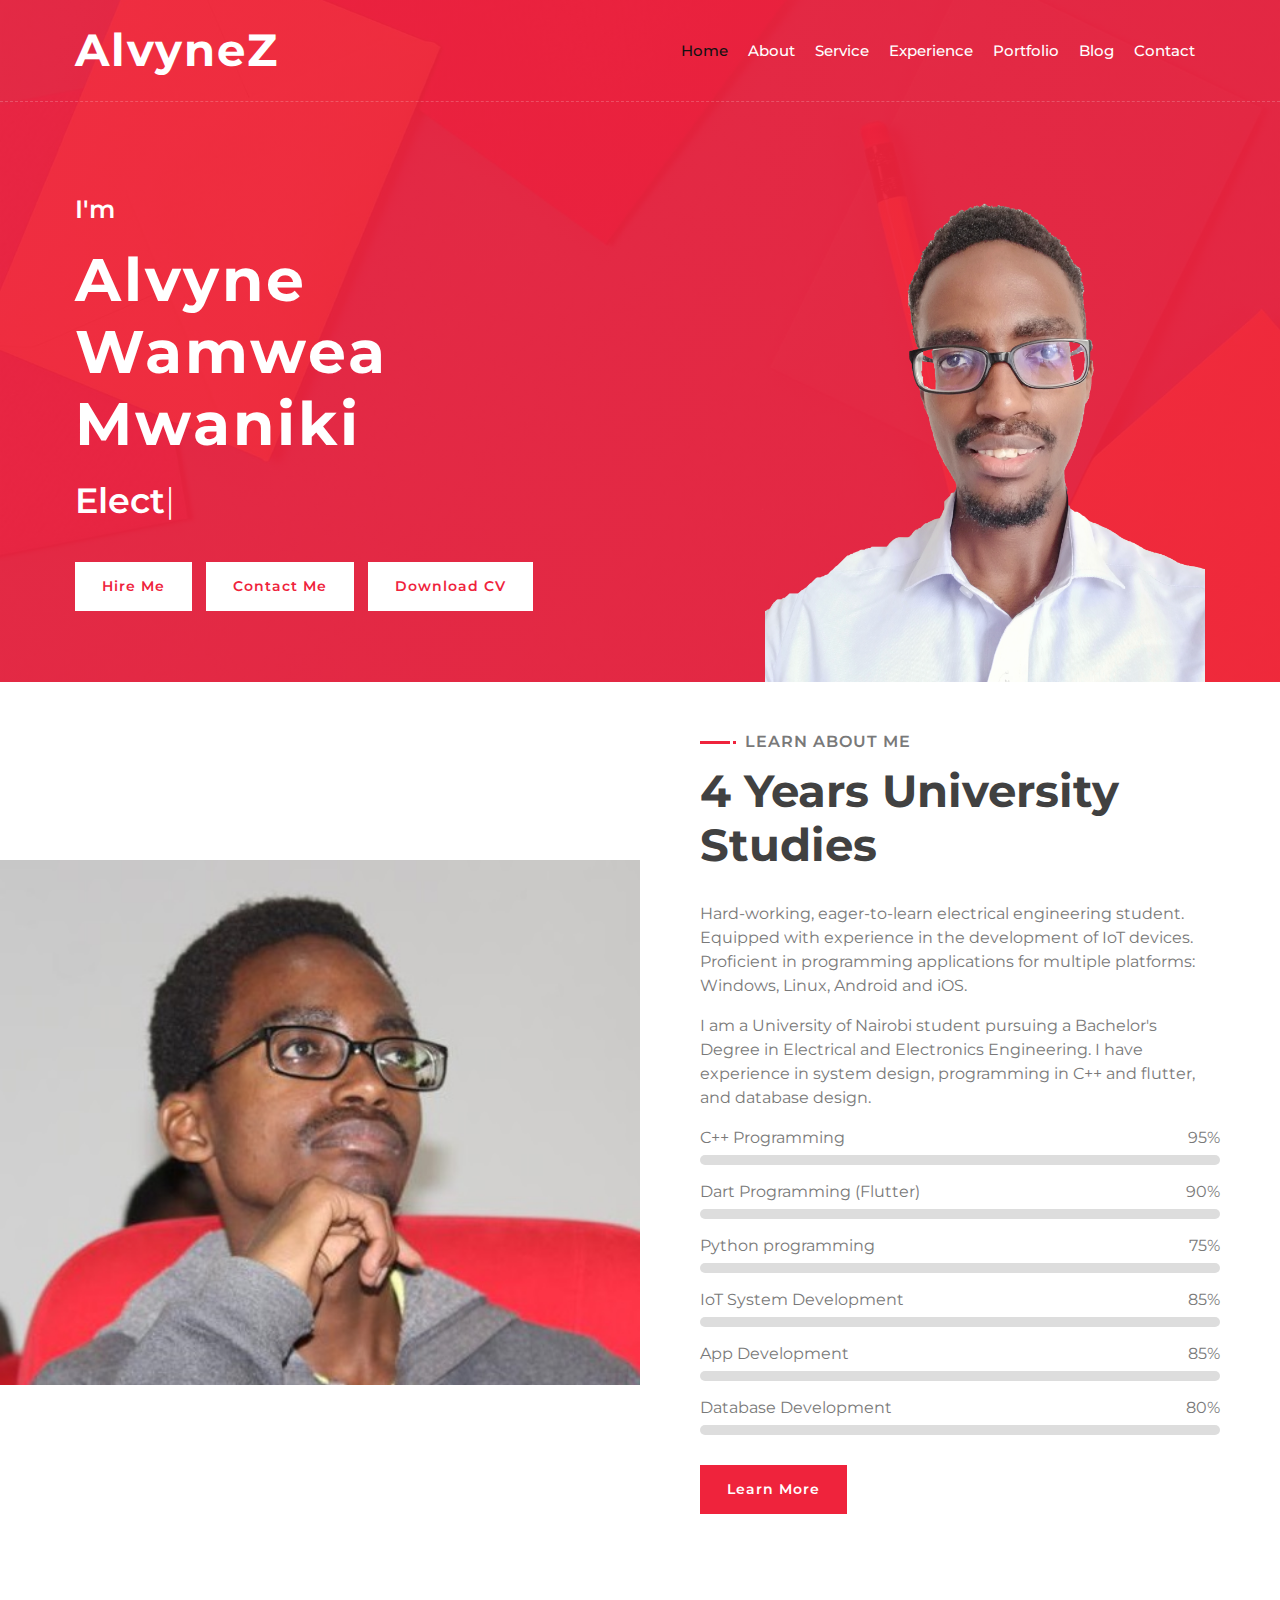
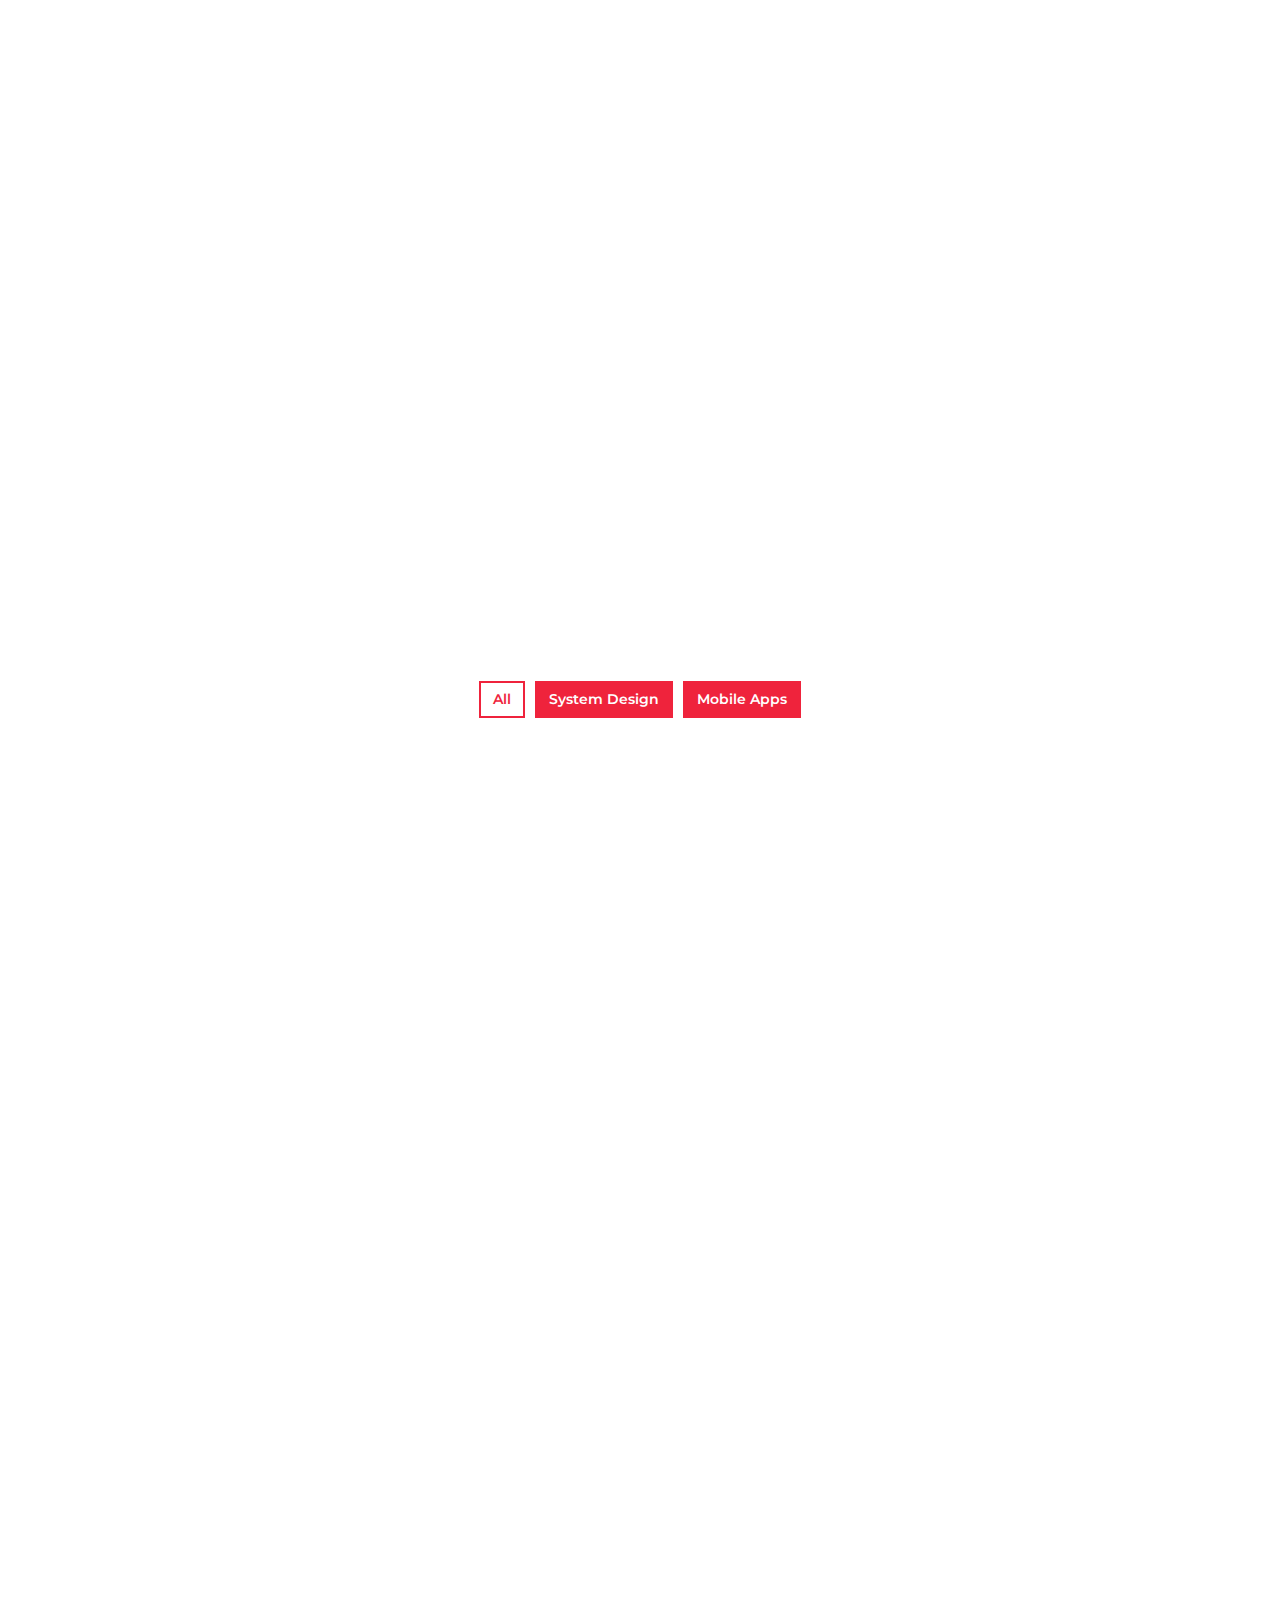
==== index.html @ b628d51c "Portfolio with blogs" ====
<!DOCTYPE html>
<html lang="en">
    <head>
        <meta charset="utf-8">
        <title>DevFolio - Developer Portfolio Template</title>
        <meta content="width=device-width, initial-scale=1.0" name="viewport">
        <meta content="Free Website Template" name="keywords">
        <meta content="Free Website Template" name="description">

        <!-- Favicon -->
        <link href="img/favicon.ico" rel="icon">

        <!-- Google Font -->
        <link href="https://fonts.googleapis.com/css2?family=Montserrat:wght@300;400;500;600;700&display=swap" rel="stylesheet">

        <!-- CSS Libraries -->
        <link href="https://stackpath.bootstrapcdn.com/bootstrap/4.4.1/css/bootstrap.min.css" rel="stylesheet">
        <link href="https://cdnjs.cloudflare.com/ajax/libs/font-awesome/5.10.0/css/all.min.css" rel="stylesheet">
        <link href="lib/animate/animate.min.css" rel="stylesheet">
        <link href="lib/owlcarousel/assets/owl.carousel.min.css" rel="stylesheet">
        <link href="lib/lightbox/css/lightbox.min.css" rel="stylesheet">

        <!-- Template Stylesheet -->
        <link href="css/style.css" rel="stylesheet">
    </head>

    <body data-spy="scroll" data-target=".navbar" data-offset="51">
        <!-- Nav Bar Start -->
        <div class="navbar navbar-expand-lg bg-light navbar-light">
            <div class="container-fluid">
                <a href="index.html" class="navbar-brand">AlvyneZ</a>
                <button type="button" class="navbar-toggler" data-toggle="collapse" data-target="#navbarCollapse">
                    <span class="navbar-toggler-icon"></span>
                </button>

                <div class="collapse navbar-collapse justify-content-between" id="navbarCollapse">
                    <div class="navbar-nav ml-auto">
                        <a href="#home" class="nav-item nav-link active">Home</a>
                        <a href="#about" class="nav-item nav-link">About</a>
                        <a href="#service" class="nav-item nav-link">Service</a>
                        <a href="#experience" class="nav-item nav-link">Experience</a>
                        <a href="#portfolio" class="nav-item nav-link">Portfolio</a>
                        <!-- <a href="#review" class="nav-item nav-link">Review</a> -->
                        <a href="#blog" class="nav-item nav-link">Blog</a>
                        <a href="#contact" class="nav-item nav-link">Contact</a>
                    </div>
                </div>
            </div>
        </div>
        <!-- Nav Bar End -->


        <!-- Hero Start -->
        <div class="hero" id="home">
            <div class="container-fluid">
                <div class="row align-items-center">
                    <div class="col-sm-12 col-md-6">
                        <div class="hero-content">
                            <div class="hero-text">
                                <p>I'm</p>
                                <h1>Alvyne Wamwea Mwaniki</h1>
                                <h2></h2>
                                <div class="typed-text">Electrical and Electronics Engineering Student</div>
                            </div>
                            <div class="hero-btn">
                                <a class="btn" href="#contact">Hire Me</a>
                                <a class="btn" href="#contact">Contact Me</a>
                                <a class="btn" href="https://alvynez.github.io/cv.pdf">Download CV</a>
                            </div>
                        </div>
                    </div>
                    <div class="col-sm-12 col-md-6 d-none d-md-block">
                        <div class="hero-image">
                            <img src="img/hero.png" alt="Hero Image">
                        </div>
                    </div>
                </div>
            </div>
        </div>
        <!-- Hero End -->


        <!-- About Start -->
        <br><br>
        <div class="about wow fadeInUp" data-wow-delay="0.1s" id="about">
            <div class="container-fluid">
                <div class="row align-items-center">
                    <div class="col-lg-6">
                        <div class="about-img">
                            <img src="img/about.jpg" alt="Image">
                        </div>
                    </div>
                    <div class="col-lg-6">
                        <div class="about-content">
                            <div class="section-header text-left">
                                <p>Learn About Me</p>
                                <h2>4 Years University Studies</h2>
                            </div>
                            <div class="about-text">
                                <p>
                                    Hard-working, eager-to-learn electrical engineering student. Equipped with experience in the development of IoT devices. Proficient in programming applications for multiple platforms: Windows, Linux, Android and iOS.
                                </p>
                                <p>
                                    I am a University of Nairobi student pursuing a Bachelor's Degree in Electrical and Electronics Engineering. I have experience in system design, programming in C++ and flutter, and database design.
                                </p>
                            </div>
                            <div class="skills">
                                <div class="skill-name">
                                    <p>C++ Programming</p><p>95%</p>
                                </div>
                                <div class="progress">
                                    <div class="progress-bar" role="progressbar" aria-valuenow="95" aria-valuemin="0" aria-valuemax="100"></div>
                                </div>
                                <div class="skill-name">
                                    <p>Dart Programming (Flutter)</p><p>90%</p>
                                </div>
                                <div class="progress">
                                    <div class="progress-bar" role="progressbar" aria-valuenow="90" aria-valuemin="0" aria-valuemax="100"></div>
                                </div>
                                <div class="skill-name">
                                    <p>Python programming</p><p>75%</p>
                                </div>
                                <div class="progress">
                                    <div class="progress-bar" role="progressbar" aria-valuenow="75" aria-valuemin="0" aria-valuemax="100"></div>
                                </div>
                                <div class="skill-name">
                                    <p>IoT System Development</p><p>85%</p>
                                </div>
                                <div class="progress">
                                    <div class="progress-bar" role="progressbar" aria-valuenow="85" aria-valuemin="0" aria-valuemax="100"></div>
                                </div>
                                <div class="skill-name">
                                    <p>App Development</p><p>85%</p>
                                </div>
                                <div class="progress">
                                    <div class="progress-bar" role="progressbar" aria-valuenow="85" aria-valuemin="0" aria-valuemax="100"></div>
                                </div>
                                <div class="skill-name">
                                    <p>Database Development</p><p>80%</p>
                                </div>
                                <div class="progress">
                                    <div class="progress-bar" role="progressbar" aria-valuenow="80" aria-valuemin="0" aria-valuemax="100"></div>
                                </div>
                            </div>
                            <a class="btn" href="">Learn More</a>
                        </div>
                    </div>
                </div>
            </div>
        </div>
        <!-- About End -->
        
        
        <!-- Service Start -->
        <div class="service" id="service">
            <div class="container">
                <div class="section-header text-center wow zoomIn" data-wow-delay="0.1s">
                    <p>What I do</p>
                    <h2>Awesome Quality Services</h2>
                </div>
                <div class="row">
                    <div class="col-lg-6 wow fadeInUp" data-wow-delay="0.0s">
                        <div class="service-item">
                            <div class="service-icon">
                                <img src="img/service-1.png" alt="Image" style="width:150px">
                            </div>
                            <div class="service-text">
                                <h3>Programming</h3>
                                <p>
                                    C++, Python, and Dart are among the programming languages I am comfortable with. I can also write JavaScript and MySQL.
                                </p>
                            </div>
                        </div>
                    </div>
                    <div class="col-lg-6 wow fadeInUp" data-wow-delay="0.2s">
                        <div class="service-item">
                            <div class="service-icon">
                                <img src="img/service-2.png" alt="Image" style="width:150px">
                            </div>
                            <div class="service-text">
                                <h3>IoT System Development</h3>
                                <p>
                                    I have experience coding for microcontrollers like Arduino, Node MCU and Raspberry Pi.
                                </p>
                            </div>
                        </div>
                    </div>
                    <div class="col-lg-6 wow fadeInUp" data-wow-delay="0.4s">
                        <div class="service-item">
                            <div class="service-icon">
                                <img src="img/service-3.png" alt="Image" style="width:150px">
                            </div>
                            <div class="service-text">
                                <h3>App Development</h3>
                                <p>
                                    I have experience coding with the Flutter SDK for Android and iOS.
                                </p>
                            </div>
                        </div>
                    </div>
                    <div class="col-lg-6 wow fadeInUp" data-wow-delay="0.6s">
                        <div class="service-item">
                            <div class="service-icon">
                                <img src="img/service-4.png" alt="Image" style="width:150px">
                            </div>
                            <div class="service-text">
                                <h3>Database Design</h3>
                                <p>
                                    I have experience designing and using SQL and NoSQL (Firebase) databases.
                                </p>
                            </div>
                        </div>
                    </div>
                </div>
            </div>
        </div>
        <!-- Service End -->
        
        
         <!-- Experience Start -->
        <div class="experience" id="experience">
            <div class="container">
                <header class="section-header text-center wow zoomIn" data-wow-delay="0.1s">
                    <p>My Resume</p>
                    <h2>Working Experience</h2>
                </header>
                <div class="timeline">
                    <div class="timeline-item right wow slideInRight" data-wow-delay="0.1s">
                        <div class="timeline-text">
                            <div class="timeline-date">Jul 2021 - Aug 2021</div>
                            <h2>Embedded System Developer</h2>
                            <h4>Gearbox Kenya Attachment</h4>
                            <p>
                                I was in the Gearbox Academy for attachment where I learnt Human Centred Design (HCD) and project management among others.
                            </p>
                        </div>
                    </div>
                    <div class="timeline-item left wow slideInLeft" data-wow-delay="0.1s">
                        <div class="timeline-text">
                            <div class="timeline-date">Oct 2020 - Sep 2021</div>
                            <h2>Embedded System Developer</h2>
                            <h4>Nano-Satellite Platform University of Nairobi (NaSPUoN)</h4>
                            <p>
                                I was the electrical team leader in the development of NaSPUoN, which is a 1U Cubesat bench model.
                            </p>
                        </div>
                    </div>
                    <div class="timeline-item right wow slideInRight" data-wow-delay="0.1s">
                        <div class="timeline-text">
                            <div class="timeline-date">Oct 2020</div>
                            <h2>Programmer</h2>
                            <h4>IEEEXtreme 14.0 Programming competition</h4>
                            <p>
                                I was a member of team TitanZ. We emerged 1st in Kenya.
                            </p>
                        </div>
                    </div>
                    <div class="timeline-item left wow slideInLeft" data-wow-delay="0.1s">
                        <div class="timeline-text">
                            <div class="timeline-date">Apr 2020 - Oct 2020</div>
                            <h2>App Developer</h2>
                            <h4>Hearts Game (Personal project)</h4>
                            <p>
                                Developed a mobile cards game for both iOS and Android and released it on Google Play Store
                            </p>
                        </div>
                    </div>
                </div>
            </div>
        </div>
        <!-- Job Experience End -->
        
        
        <!-- Banner Start -->
        <div class="banner wow zoomIn" data-wow-delay="0.1s">
            <div class="container">
                <div class="section-header text-center">
                    <p>Looking to hire?</p>
                    <h2>Download my <span>CV</span> now</h2>
                </div>
                <div class="container banner-text">
                    <p>
                        To get a short summary of my career, qualifications and education, view my Curriculum Vitae.
                    </p>
                    <a class="btn" href="https://alvynez.github.io/cv.pdf">Download CV</a>
                </div>
            </div>
        </div>
        <!-- Banner End -->


        <!-- Portfolio Start -->
        <div class="portfolio" id="portfolio">
            <div class="container">
                <div class="section-header text-center wow zoomIn" data-wow-delay="0.1s">
                    <p>My Portfolio</p>
                    <h2>My Excellent Portfolio</h2>
                </div>
                <div class="row">
                    <div class="col-12">
                        <ul id="portfolio-filter">
                            <li data-filter="*" class="filter-active">All</li>
                            <li data-filter=".filter-1">System Design</li>
                            <li data-filter=".filter-2">Mobile Apps</li>
                            <!-- <li data-filter=".filter-3">Game Dev</li> -->
                        </ul>
                    </div>
                </div>
                <div class="row portfolio-container">
                    <div class="col-lg-4 col-md-6 col-sm-12 portfolio-item filter-1 wow fadeInUp" data-wow-delay="0.0s">
                        <div class="portfolio-wrap">
                            <div class="portfolio-img">
                                <img src="img/portfolio-1.jpg" alt="Image">
                            </div>
                            <div class="portfolio-text">
                                <h3>NaSPUoN CubeSat</h3>
                                <a class="btn" href="img/portfolio-1.jpg" data-lightbox="portfolio">+</a>
                            </div>
                        </div>
                    </div>
                    <div class="col-lg-4 col-md-6 col-sm-12 portfolio-item filter-2 wow fadeInUp" data-wow-delay="0.2s">
                        <div class="portfolio-wrap">
                            <div class="portfolio-img">
                                <img src="img/portfolio-2.png" alt="Image">
                            </div>
                            <div class="portfolio-text">
                                <h3>Hearts Mobile Game</h3>
                                <a class="btn" href="img/portfolio-2.png" data-lightbox="portfolio">+</a>
                            </div>
                        </div>
                    </div>
                    <div class="col-lg-4 col-md-6 col-sm-12 portfolio-item filter-2 filter-1 wow fadeInUp" data-wow-delay="0.4s">
                        <div class="portfolio-wrap">
                            <div class="portfolio-img">
                                <img src="img/portfolio-3.jpg" alt="Image">
                            </div>
                            <div class="portfolio-text">
                                <h3>Sudoku Crypto</h3>
                                <a class="btn" href="img/portfolio-3.jpg" data-lightbox="portfolio">+</a>
                            </div>
                        </div>
                    </div>
                    <!--
                    <div class="col-lg-4 col-md-6 col-sm-12 portfolio-item filter-1 wow fadeInUp" data-wow-delay="0.6s">
                        <div class="portfolio-wrap">
                            <div class="portfolio-img">
                                <img src="img/portfolio-4.jpg" alt="Image">
                            </div>
                            <div class="portfolio-text">
                                <h3>JavaScript drawing</h3>
                                <a class="btn" href="img/portfolio-4.jpg" data-lightbox="portfolio">+</a>
                            </div>
                        </div>
                    </div>
                    <div class="col-lg-4 col-md-6 col-sm-12 portfolio-item filter-2 wow fadeInUp" data-wow-delay="0.8s">
                        <div class="portfolio-wrap">
                            <div class="portfolio-img">
                                <img src="img/portfolio-5.jpg" alt="Image">
                            </div>
                            <div class="portfolio-text">
                                <h3>Social Mobile Apps</h3>
                                <a class="btn" href="img/portfolio-5.jpg" data-lightbox="portfolio">+</a>
                            </div>
                        </div>
                    </div>
                    <div class="col-lg-4 col-md-6 col-sm-12 portfolio-item filter-3 wow fadeInUp" data-wow-delay="1s">
                        <div class="portfolio-wrap">
                            <div class="portfolio-img">
                                <img src="img/portfolio-6.jpg" alt="Image">
                            </div>
                            <div class="portfolio-text">
                                <h3>Company Website</h3>
                                <a class="btn" href="img/portfolio-6.jpg" data-lightbox="portfolio">+</a>
                            </div>
                        </div>
                    </div>
                    -->
                </div>
            </div>
        </div>
        <!-- Portfolio End -->
        
        
        <!-- Banner Start -->
        <div class="banner wow zoomIn" data-wow-delay="0.1s">
            <div class="container">
                <div class="section-header text-center">
                    <p>Starting a new Project?</p>
                    <h2>Download my <span>CV</span> now</h2>
                </div>
                <div class="container banner-text">
                    <p>
                        To get a short summary of my career, qualifications and education, view my Curriculum Vitae.
                    </p>
                    <a class="btn" href="https://alvynez.github.io/cv.pdf">Download CV</a>
                </div>
            </div>
        </div>
        <!-- Banner End -->
        
        
        <!-- Testimonial Start 
        <div class="testimonial wow fadeInUp" data-wow-delay="0.1s" id="review">
            <div class="container">
                <div class="testimonial-icon">
                    <i class="fa fa-quote-left"></i>
                </div>
                <div class="owl-carousel testimonials-carousel">
                    <div class="testimonial-item">
                        <div class="testimonial-img">
                            <img src="img/testimonial-1.jpg" alt="Image">
                        </div>
                        <div class="testimonial-text">
                            <p>
                                Lorem ipsum dolor sit amet consec adipis elit. Etiam accums lacus eget velit tincid, quis suscip justo dictum. Lorem ipsum dolor sit amet consec adipis elit.
                            </p>
                            <h3>Customer Name</h3>
                            <h4>Profession</h4>
                        </div>
                    </div>
                    <div class="testimonial-item">
                        <div class="testimonial-img">
                            <img src="img/testimonial-2.jpg" alt="Image">
                        </div>
                        <div class="testimonial-text">
                            <p>
                                Lorem ipsum dolor sit amet consec adipis elit. Etiam accums lacus eget velit tincid, quis suscip justo dictum. Lorem ipsum dolor sit amet consec adipis elit.
                            </p>
                            <h3>Customer Name</h3>
                            <h4>Profession</h4>
                        </div>
                    </div>
                    <div class="testimonial-item">
                        <div class="testimonial-img">
                            <img src="img/testimonial-3.jpg" alt="Image">
                        </div>
                        <div class="testimonial-text">
                            <p>
                                Lorem ipsum dolor sit amet consec adipis elit. Etiam accums lacus eget velit tincid, quis suscip justo dictum. Lorem ipsum dolor sit amet consec adipis elit.
                            </p>
                            <h3>Customer Name</h3>
                            <h4>Profession</h4>
                        </div>
                    </div>
                </div>
            </div>
        </div>
        <!-- Testimonial End -->


        <!-- Blog Start -->
        <div class="blog" id="blog">
            <div class="container">
                <div class="section-header text-center wow zoomIn" data-wow-delay="0.1s">
                    <p>From Blog</p>
                    <h2>Latest Articles</h2>
                </div>
                <div class="row">
                    <div class="col-lg-6">
                        <div class="blog-item wow fadeInUp" data-wow-delay="0.1s">
                            <div class="blog-img">
                                <img src="blogs/version_control/header.jpg" alt="Version Control Blog">
                            </div>
                            <div class="blog-text">
                                <h2>Version Control</h2>
                                <div class="blog-meta">
                                    <p><i class="far fa-calendar-alt"></i>05-Jul-2021</p>
                                </div>
                                <p>
                                    <b>Version Control</b>, also known as source control, is the practice of tracking and managing changes to software code.
                                </p>
                                <a class="btn" href="https://alvynez.github.io/blogs/version_control/version_control.html">Read More <i class="fa fa-angle-right"></i></a>
                            </div>
                        </div>
                    </div>
                    <div class="col-lg-6">
                        <div class="blog-item wow fadeInUp" data-wow-delay="0.3s">
                            <div class="blog-img">
                                <img src="blogs/microcontrollers/header.jpg" alt="Microcontrollers Blog">
                            </div>
                            <div class="blog-text">
                                <h2>Mcrocontrollers</h2>
                                <div class="blog-meta">
                                    <p><i class="far fa-calendar-alt"></i>05-Jul-2021</p>
                                </div>
                                <p>
                                    A <b>computer</b> is an electric machine that can be programmed to carry out sequences of arithmetic or logical operations automatically. The 4 main basic functions of a computer are: Input, Storage, Processing and Output.
                                </p>
                                <a class="btn" href="https://alvynez.github.io/blogs/microcontrollers/microcontrollers.html">Read More <i class="fa fa-angle-right"></i></a>
                            </div>
                        </div>
                    </div>
                    <div class="col-lg-6">
                        <div class="blog-item wow fadeInUp" data-wow-delay="0.1s">
                            <div class="blog-img">
                                <img src="blogs/2_factor_authentication/header.jpg" alt="2 Factor Authentication Blog">
                            </div>
                            <div class="blog-text">
                                <h2>2 Factor Authentication</h2>
                                <div class="blog-meta">
                                    <p><i class="far fa-calendar-alt"></i>16-Jul-2021</p>
                                </div>
                                <p>
                                    <b>Computer security</b>, <b>cybersecurity</b> or <b>information technology security</b> is the protection of computer systems and networks from information disclosure, theft of or damage to their hardware, software, or electronic data.
                                </p>
                                <a class="btn" href="https://alvynez.github.io/blogs/2_factor_authentication/2_factor_authentication.html">Read More <i class="fa fa-angle-right"></i></a>
                            </div>
                        </div>
                    </div>
                    <div class="col-lg-6">
                        <div class="blog-item wow fadeInUp" data-wow-delay="0.3s">
                            <div class="blog-img">
                                <img src="blogs/iot_networking/header.jpg" alt="IoT Networking Blog">
                            </div>
                            <div class="blog-text">
                                <h2>IoT Networking</h2>
                                <div class="blog-meta">
                                    <p><i class="far fa-calendar-alt"></i>16-Jul-2021</p>
                                </div>
                                <p>
                                    The <b>Internet of things (IoT)</b> describes the network of physical objects—a.k.a. "things"—that are embedded with sensors, software, and other technologies for the purpose of connecting and exchanging data with other devices and systems over the Internet. In the consumer market, IoT technology is most synonymous with products pertaining to the concept of the "smart home".
                                </p>
                                <a class="btn" href="https://alvynez.github.io/blogs/iot_networking/iot_networking.html">Read More <i class="fa fa-angle-right"></i></a>
                            </div>
                        </div>
                    </div>
                    <div class="col-lg-6">
                        <div class="blog-item wow fadeInUp" data-wow-delay="0.1s">
                            <div class="blog-img">
                                <img src="blogs/osi_model/header.jpg" alt="OSI Model Blog">
                            </div>
                            <div class="blog-text">
                                <h2>OSI Network Reference Model</h2>
                                <div class="blog-meta">
                                    <p><i class="far fa-calendar-alt"></i>16-Jul-2021</p>
                                </div>
                                <p>
                                    The <b>OSI Model (Open Systems Interconnection Model)</b> is a conceptual framework used to describe the functions of a networking system. The OSI model characterizes computing functions into a universal set of rules and requirements in order to support interoperability between different products and software.
                                </p>
                                <a class="btn" href="https://alvynez.github.io/blogs/osi_model/osi_model.html">Read More <i class="fa fa-angle-right"></i></a>
                            </div>
                        </div>
                    </div>
                    <div class="col-lg-6">
                        <div class="blog-item wow fadeInUp" data-wow-delay="0.3s">
                            <div class="blog-img">
                                <img src="blogs/gsm_and_gprs/header.jpg" alt="GSM and GPRS Blog">
                            </div>
                            <div class="blog-text">
                                <h2>GSM and GPRS</h2>
                                <div class="blog-meta">
                                    <p><i class="far fa-calendar-alt"></i>16-Jul-2021</p>
                                </div>
                                <p>
                                    A <b>Cellular Network</b> or <b>Mobile Network</b> is a communication network where the link to and from end nodes is wireless. The network is distributed over land areas called "cells", each served by at least one fixed-location transceiver (typically three cell sites or base transceiver stations).
                                </p>
                                <a class="btn" href="https://alvynez.github.io/blogs/gsm_and_gprs/gsm_and_gprs.html">Read More <i class="fa fa-angle-right"></i></a>
                            </div>
                        </div>
                    </div>
                </div>
            </div>
        </div>
        <!-- Blog End -->
        
        
        <!-- Contact Start -->
        <div class="contact wow fadeInUp" data-wow-delay="0.1s" id="contact">
            <div class="container-fluid">
                <div class="container">
                    <div class="row align-items-center">
                        <div class="col-md-4"></div>
                        <div class="col-md-8">
                            <div class="contact-form">
                                <div id="success"></div>
                                <form name="sentMessage" id="contactForm" novalidate="novalidate">
                                    <div class="control-group">
                                        <input type="text" class="form-control" id="name" placeholder="Your Name" required="required" data-validation-required-message="Please enter your name" />
                                        <p class="help-block"></p>
                                    </div>
                                    <div class="control-group">
                                        <input type="email" class="form-control" id="email" placeholder="Your Email" required="required" data-validation-required-message="Please enter your email" />
                                        <p class="help-block"></p>
                                    </div>
                                    <div class="control-group">
                                        <input type="text" class="form-control" id="subject" placeholder="Subject" required="required" data-validation-required-message="Please enter a subject" />
                                        <p class="help-block"></p>
                                    </div>
                                    <div class="control-group">
                                        <textarea class="form-control" id="message" placeholder="Message" required="required" data-validation-required-message="Please enter your message"></textarea>
                                        <p class="help-block"></p>
                                    </div>
                                    <div>
                                        <button class="btn" type="submit" id="sendMessageButton">Send Message</button>
                                    </div>
                                </form>
                            </div>
                        </div>
                    </div>
                </div>
            </div>
        </div>
        <!-- Contact End -->


        <!-- Footer Start -->
        <div class="footer wow fadeIn" data-wow-delay="0.3s">
            <div class="container-fluid">
                <div class="container">
                    <div class="footer-info">
                        <h2>Alvyne Wamwea Mwaniki</h2>
                        <a href="https://goo.gl/maps/RTG2aU15mcvZNmTD8"><h3>Nairobi, Kenya</h3></a>
                        <div class="footer-menu">
                            <a href="tel:+254 796 109 975">+254 796 109975</a>
                            <a href="mailto:alvynew@gmail.com">alvynew@gmail.com</a>
                        </div>
                        <div class="footer-social">
                            <a href="https://play.google.com/store/apps/dev?id=5926870627756726166&hl=en&gl=US"><i class="fab fa-google-play"></i></a>
                            <a href="https://github.com/AlvyneZ/"><i class="fab fa-github"></i></a>
                            <a href="https://www.linkedin.com/in/alvyne-wamwea-b49b831ab/"><i class="fab fa-linkedin-in"></i></a>
                        </div>
                    </div>
                </div>
                <div class="container copyright">
                    <p>&copy; <a href="#">AlvyneZ</a>, All Right Reserved | Designed By <a href="https://htmlcodex.com">HTML Codex</a></p>
                </div>
            </div>
        </div>
        <!-- Footer End -->
        
        
        <!-- Back to top button -->
        <a href="#" class="btn back-to-top"><i class="fa fa-chevron-up"></i></a>
        
        
        <!-- Pre Loader -->
        <div id="loader" class="show">
            <div class="loader"></div>
        </div>

        
        <!-- JavaScript Libraries -->
        <script src="https://code.jquery.com/jquery-3.4.1.min.js"></script>
        <script src="https://stackpath.bootstrapcdn.com/bootstrap/4.4.1/js/bootstrap.bundle.min.js"></script>
        <script src="lib/easing/easing.min.js"></script>
        <script src="lib/wow/wow.min.js"></script>
        <script src="lib/waypoints/waypoints.min.js"></script>
        <script src="lib/typed/typed.min.js"></script>
        <script src="lib/owlcarousel/owl.carousel.min.js"></script>
        <script src="lib/isotope/isotope.pkgd.min.js"></script>
        <script src="lib/lightbox/js/lightbox.min.js"></script>
        
        <!-- Contact Javascript File -->
        <script src="mail/jqBootstrapValidation.min.js"></script>
        <script src="mail/contact.js"></script>

        <!-- Template Javascript -->
        <script src="js/main.js"></script>
    </body>
</html>
---- css/style.css ----
/*******************************/
/********* General CSS *********/
/*******************************/
body {
    color: #797979;
    background: #ffffff;
    font-family: 'Montserrat', sans-serif;
}

h1,
h2, 
h3, 
h4,
h5, 
h6 {
    color: #414141;
}

a {
    color: #313131;
    transition: .3s;
}

a:hover,
a:active,
a:focus {
    color: #EF233C;
    outline: none;
    text-decoration: none;
}

.btn:focus,
.form-control:focus {
    box-shadow: none;
}

.container-fluid {
    max-width: 1366px;
}

.btn {
    padding: 12px 25px;
    font-size: 14px;
    font-weight: 600;
    letter-spacing: 1px;
    color: #ffffff;
    background: #EF233C;
    border: 2px solid transparent;
    border-radius: 0;
    box-shadow: inset 0 0 0 50px #EF233C;
    transition: ease-out 0.3s;
    -webkit-transition: ease-out 0.3s;
    -moz-transition: ease-out 0.3s;
}

.btn:hover {
    color: #EF233C;
    background: transparent;
    box-shadow: inset 0 0 0 0 #EF233C;
    border-color: #EF233C;
}

#loader {
    position: fixed;
    top: 0;
    right: 0;
    bottom: 0;
    left: 0;
    display: flex;
    align-items: center;
    justify-content: center;
    background: #ffffff;
    opacity: 0;
    visibility: hidden;
    -webkit-transition: opacity .3s ease-out, visibility 0s linear .3s;
    -o-transition: opacity .3s ease-out, visibility 0s linear .3s;
    transition: opacity .3s ease-out, visibility 0s linear .3s;
    z-index: 999;
}

#loader.show {
    -webkit-transition: opacity .6s ease-out, visibility 0s linear 0s;
    -o-transition: opacity .6s ease-out, visibility 0s linear 0s;
    transition: opacity .6s ease-out, visibility 0s linear 0s;
    visibility: visible;
    opacity: 1;
}

#loader .loader {
    position: relative;
    width: 45px;
    height: 45px;
    border: 5px solid #dddddd;
    border-top: 5px solid #EF233C;
    border-radius: 50%;
    -webkit-animation: spin 2s linear infinite;
    animation: spin 2s linear infinite;
}

@-webkit-keyframes spin {
    0% { -webkit-transform: rotate(0deg); }
    100% { -webkit-transform: rotate(360deg); }
}

@keyframes spin {
    0% { transform: rotate(0deg); }
    100% { transform: rotate(360deg); }
}

.back-to-top {
    position: fixed;
    display: none;
    width: 44px;
    height: 44px;
    padding: 8px 0;
    text-align: center;
    line-height: 1;
    font-size: 22px;
    right: 15px;
    bottom: 15px;
    z-index: 9;
}

.back-to-top i {
    color: #ffffff;
}

.back-to-top:hover i {
    color: #414141;
}


/**********************************/
/*********** Nav Bar CSS **********/
/**********************************/
.navbar {
    position: relative;
    transition: .5s;
    z-index: 999;
}

.navbar.nav-sticky {
    position: fixed;
    top: 0;
    width: 100%;
    box-shadow: 0 2px 5px rgba(0, 0, 0, .3);
}

.navbar .navbar-brand {
    margin: 0;
    font-size: 45px;
    line-height: 0px;
    font-weight: 700;
    letter-spacing: 2px;
    transition: .5s;
    
}

.navbar .navbar-brand img {
    max-width: 100%;
    max-height: 40px;
}

.navbar .dropdown-menu {
    margin-top: 0;
    border: 0;
    border-radius: 0;
    background: #f8f9fa;
}

@media (min-width: 992px) {
    .navbar {
        position: absolute;
        width: 100%;
        padding: 30px 60px;
        background: transparent !important;
        border-bottom: 1px dashed rgba(256, 256, 256, .2);
        z-index: 9;
    }
    
    .navbar.nav-sticky {
        padding: 10px 60px;
        background: #ffffff !important;
    }
    
    .navbar .navbar-brand {
        color: #ffffff;
    }
    
    .navbar.nav-sticky .navbar-brand {
        color: #EF233C;
    }

    .navbar-light .navbar-nav .nav-link,
    .navbar-light .navbar-nav .nav-link:focus {
        padding: 10px 10px 8px 10px;
        color: #ffffff;
        font-size: 15px;
        font-weight: 500;
    }
    
    .navbar-light.nav-sticky .navbar-nav .nav-link,
    .navbar-light.nav-sticky .navbar-nav .nav-link:focus {
        color: #414141;
    }

    .navbar-light .navbar-nav .nav-link:hover,
    .navbar-light .navbar-nav .nav-link.active {
        color: #111111;
    }
    
    .navbar-light.nav-sticky .navbar-nav .nav-link:hover,
    .navbar-light.nav-sticky .navbar-nav .nav-link.active {
        color: #EF233C;
    }
}

@media (max-width: 991.98px) {   
    .navbar {
        padding: 15px;
        background: #ffffff !important;
    }
    
    .navbar .navbar-brand {
        color: #EF233C;
    }
    
    .navbar .navbar-nav {
        margin-top: 15px;
    }
    
    .navbar a.nav-link {
        padding: 5px;
    }
    
    .navbar .dropdown-menu {
        box-shadow: none;
    }
}


/*******************************/
/********** Hero CSS ***********/
/*******************************/
.hero {
    position: relative;
    width: 100%;
    margin-bottom: 45px;
    padding: 120px 0 0 0;
    overflow: hidden;
    background: linear-gradient(rgba(239, 35, 60, .95), rgba(239, 35, 60, .95)), url(../img/hero-bg.jpg);
    background-position: center;
    background-repeat: no-repeat;
    background-size: cover;
}

.hero .container-fluid {
    padding: 0;
}

.hero .hero-image {
    position: relative;
    text-align: right;
    padding-right: 75px;
}

.hero .hero-image img {
    max-width: 80%;
    max-height: 80%;
}

.hero .hero-content {
    position: relative;
    padding-left: 75px;
    display: flex;
    align-items: flex-start;
    justify-content: center;
    flex-direction: column;
}

.hero .hero-text p {
    color: #ffffff;
    font-size: 25px;
    font-weight: 600;
    margin-bottom: 15px;
}

.hero .hero-text h1 {
    color: #ffffff;
    font-size: 60px;
    font-weight: 700;
    letter-spacing: 3px;
    margin-bottom: 15px;
}

.hero .hero-text h2 {
    display: inline-block;
    margin: 0;
    height: 35px;
    color: #ffffff;
    font-size: 35px;
    font-weight: 600;
}

.hero .hero-text .typed-text {
    display: none;
}

.hero .hero-text .typed-cursor {
    font-size: 35px;
    font-weight: 300;
    color: #ffffff;
}

.hero .hero-btn .btn {
    margin-top: 35px;
    color: #EF233C;
    background: #ffffff;
    box-shadow: inset 0 0 0 50px #ffffff;
    margin-right: 10px;
}

.hero .hero-btn .btn:hover {
    color: #ffffff;
    background: transparent;
    box-shadow: inset 0 0 0 0 #ffffff;
    border-color: #ffffff;
}

.hero .hero-btn .btn:last-child {
    margin-right: none;
}

@media (max-width: 991.98px) {
    .hero {
        padding-top: 60px;
    }
    
    .hero .hero-content {
        padding: 0 15px;
    }
    
    .hero .hero-text p {
        font-size: 20px;
    }
    
    .hero .hero-text h1 {
        font-size: 45px;
    }
    
    .hero .hero-text h2 {
        font-size: 25px;
        height: 25px;
    }
    
    .hero .hero-btn .btn {
        padding: 12px 30px;
        letter-spacing: 1px;
    }
}

@media (max-width: 767.98px) {
    .hero {
        padding-top: 60px;
        padding-bottom: 60px;
    }
    
    .hero,
    .hero .hero-text,
    .hero .hero-btn {
        width: 100%;
        text-align: center;
    }
    
    .hero .hero-text p {
        font-size: 18px;
    }
    
    .hero .hero-text h1 {
        font-size: 35px;
    }
    
    .hero .hero-text h2 {
        font-size: 22px;
        height: 22px;
    }
    
    .hero .hero-btn .btn {
        padding: 10px 15px;
        letter-spacing: 1px;
    }
}

@media (max-width: 575.98px) {
    .hero .hero-text p {
        font-size: 16px;
    }
    
    .hero .hero-text h1 {
        font-size: 30px;
    }
    
    .hero .hero-text h2 {
        font-size: 18px;
        height: 18px;
    }
    
    .hero .hero-btn .btn {
        padding: 8px 10px;
        letter-spacing: 0;
    }
}


/*******************************/
/******* Section Header ********/
/*******************************/
.section-header {
    position: relative;
    margin-bottom: 45px;
}

.section-header p {
    display: inline-block;
    margin: 0 30px;
    margin-bottom: 10px;
    padding-left: 15px;
    position: relative;
    font-size: 16px;
    font-weight: 600;
    letter-spacing: 1px;
    text-transform: uppercase;
    background: #ffffff;
}

.section-header p::before {
    position: absolute;
    content: "";
    height: 3px;
    top: 11px;
    right: 0;
    left: -30px;
    background: #EF233C;
    z-index: -1;
}

.section-header p::after {
    position: absolute;
    content: "";
    width: 3px;
    height: 3px;
    top: 11px;
    left: 3px;
    background: #EF233C;
    z-index: 1;
}

.section-header h2 {
    margin: 0;
    position: relative;
    font-size: 45px;
    font-weight: 700;
}

@media (max-width: 767.98px) {
    .section-header h2 {
        font-size: 30px;
    }
}


/*******************************/
/********** About CSS **********/
/*******************************/
.about {
    position: relative;
    width: 100%;
    margin: -45px 0 45px 0;
}

.about .col-lg-6 {
    padding: 0;
}

.about .section-header {
    margin-bottom: 30px;
}

.about .about-img {
    position: relative;
    height: 100%;
}

.about .about-img img {
    position: relative;
    width: 100%;
    height: 100%;
    object-fit: cover;
}

.about .about-content {
    padding: 0 60px;
}

.about .about-text p {
    font-size: 16px;
}

.about .skills {
    margin-bottom: 30px;
}

.about .skill-name {
    margin-top: 15px;
}

.about .skill-name p {
    display: inline-block;
    margin-bottom: 5px;
    font-size: 16px;
    font-weight: 400;
}

.about .skill-name p:last-child {
    float: right;
}

.about .progress {
    height: 10px;
    border-radius: 10px;
    background: #dddddd;
}

.about .progress .progress-bar {
    width: 0px;
    background: #EF233C;
    border-radius: 10px;
    transition: 2s;
}

.about .about-text a.btn {
    margin-top: 15px;
}

@media (max-width: 991.98px) {
    .about .about-content {
        padding: 45px 15px 0 15px;
    }
}


/*******************************/
/******* Experience CSS ********/
/*******************************/
.experience {
    position: relative;
    padding: 45px 0 15px 0;
}

.experience .timeline {
    position: relative;
    width: 100%;
}

.experience .timeline::after {
    content: '';
    position: absolute;
    width: 2px;
    background: #EF233C;
    top: 0;
    bottom: 0;
    left: 50%;
    margin-left: -1px;
}

.experience .timeline .timeline-item {
    position: relative;
    background: inherit;
    width: 50%;
    margin-bottom: 30px;
}

.experience .timeline .timeline-item.left {
    left: 0;
    padding-right: 30px;
}

.experience .timeline .timeline-item.right {
    left: 50%;
    padding-left: 30px;
}

.experience .timeline .timeline-item::after {
    content: '';
    position: absolute;
    width: 16px;
    height: 16px;
    top: 48px;
    right: -8px;
    background: #ffffff;
    border: 2px solid #EF233C;
    border-radius: 16px;
    z-index: 1;
}

.experience .timeline .timeline-item.right::after {
    left: -8px;
}

.experience .timeline .timeline-item::before {
  content: '';
  position: absolute;
  width: 0;
  height: 0;
  top: 46px;
  right: 10px;
  z-index: 1;
  border: 10px solid;
  border-color: transparent transparent transparent #dddddd;
}

.experience .timeline .timeline-item.right::before {
  left: 10px;
  border-color: transparent #dddddd transparent transparent;
}

.experience .timeline .timeline-date {
    position: absolute;
    width: 100%;
    top: 44px;
    font-size: 16px;
    font-weight: 600;
    color: #EF233C;
    text-transform: uppercase;
    letter-spacing: 1px;
    z-index: 1;
}

.experience .timeline .timeline-item.left .timeline-date {
    text-align: left;
    left: calc(100% + 55px);
}

.experience .timeline .timeline-item.right .timeline-date {
    text-align: right;
    right: calc(100% + 55px);
}

.experience .timeline .timeline-text {
    padding: 30px;
    background: #ffffff;
    position: relative;
    border-right: 5px solid #dddddd;
    box-shadow: 0 0 60px rgba(0, 0, 0, .08);
}

.experience .timeline .timeline-item.right .timeline-text {
    border-right: none;
    border-left: 5px solid #dddddd;
}

.experience .timeline .timeline-text h2 {
    margin: 0 0 5px 0;
    font-size: 22px;
    font-weight: 600;
}

.experience .timeline .timeline-text h4 {
    margin: 0 0 10px 0;
    font-size: 16px;
    font-style: italic;
    font-weight: 400;
}

.experience .timeline .timeline-text p {
    margin: 0;
    font-size: 16px;
}

@media (max-width: 767.98px) {
    .experience .timeline::after {
        left: 8px;
    }

    .experience .timeline .timeline-item {
        width: 100%;
        padding-left: 38px;
    }
    
    .experience .timeline .timeline-item.left {
        padding-right: 0;
    }
    
    .experience .timeline .timeline-item.right {
        left: 0%;
        padding-left: 38px;
    }

    .experience .timeline .timeline-item.left::after, 
    .experience .timeline .timeline-item.right::after {
        left: 0;
    }
    
    .experience .timeline .timeline-item.left::before,
    .experience .timeline .timeline-item.right::before {
        left: 18px;
        border-color: transparent #dddddd transparent transparent;
    }
    
    .experience .timeline .timeline-item.left .timeline-date,
    .experience .timeline .timeline-item.right .timeline-date {
        position: relative;
        top: 0;
        right: auto;
        left: 0;
        text-align: left;
        margin-bottom: 10px;
    }
    
    .experience .timeline .timeline-item.left .timeline-text,
    .experience .timeline .timeline-item.right .timeline-text {
        border-right: none;
        border-left: 5px solid #dddddd;
    }
}


/*******************************/
/********* Service CSS *********/
/*******************************/
.service {
    position: relative;
    width: 100%;
    padding: 45px 0 15px 0;
}

.service .service-item {
    position: relative;
    margin-bottom: 30px;
    display: flex;
    align-items: center;
    box-shadow: inset 0 0 0 0 transparent;
    transition: ease-out 0.5s;
}

.service .service-item:hover {
    box-shadow: inset 800px 0 0 0 #EF233C;
}

.service .service-icon {
    position: relative;
    width: 150px;
    min-height: 150px;
    display: flex;
    align-items: center;
    justify-content: center;
    border: 1px solid #EF233C;
    background: #ffffff;
}

.service .service-icon i {
    position: relative;
    font-size: 60px;
    color: #EF233C;
    transition: .3s;
}

.service .service-item:hover i {
    font-size: 75px;
}

.service .service-text {
    position: relative;
    width: calc(100% - 120px);
    padding: 0 30px;
}

.service .service-text h3 {
    margin-bottom: 10px;
    font-size: 20px;
    font-weight: 600;
    transition: 1s;
}

.service .service-text p {
    margin: 0;
    font-size: 16px;
    transition: 1s;
}

.service .service-item:hover .service-text h3,
.service .service-item:hover .service-text p {
    color: #ffffff;
}

@media (max-width: 575.98px) {
    .service .service-text h3 {
        font-size: 16px;
        margin-bottom: 5px;
    }
    
    .service .service-text p {
        font-size: 14px;
    }
}


/*******************************/
/******** Portfolio CSS ********/
/*******************************/
.portfolio {
    position: relative;
    padding: 45px 0 15px 0;
}

.portfolio #portfolio-filter {
    padding: 0;
    margin: -15px 0 25px 0;
    list-style: none;
    font-size: 0;
    text-align: center;
}

.portfolio #portfolio-filter li {
    cursor: pointer;
    display: inline-block;
    margin: 5px;
    padding: 6px 12px;
    font-size: 14px;
    font-weight: 600;
    color: #ffffff;
    background: #EF233C;
    border: 2px solid transparent;
    border-radius: 0;
    box-shadow: inset 0 0 0 50px #EF233C;
    transition: ease-out 0.3s;
    -webkit-transition: ease-out 0.3s;
    -moz-transition: ease-out 0.3s;
}

.portfolio #portfolio-filter li:hover,
.portfolio #portfolio-filter li.filter-active {
    color: #EF233C;
    background: transparent;
    box-shadow: inset 0 0 0 0 #EF233C;
    border-color: #EF233C;
}

.portfolio .portfolio-item {
    position: relative;
}

.portfolio .portfolio-wrap {
    position: relative;
    width: 100%;
}

.portfolio .portfolio-img {
    position: relative;
    overflow: hidden;
}

.portfolio .portfolio-img img {
    position: relative;
    width: 100%; 
    height: 100%; 
    object-fit: cover;
    transform: scale(1.1);
    transition: .5s;
}

.portfolio .portfolio-item:hover img {
    margin-left: 15px;
}

.portfolio .portfolio-text {
    position: relative;
    height: 60px;
    width: calc(100% - 30px);
    margin: -30px 15px 30px 15px;
    display: flex;
    align-items: center;
    background: #ffffff;
    box-shadow: 0 0 15px rgba(0, 0, 0, .12);
}

.portfolio .portfolio-text h3 {
    width: calc(100% - 70px);
    font-size: 18px;
    font-weight: 600;
    margin: 0 0 0 15px;
    white-space: nowrap;
    overflow: hidden;
}

.portfolio .portfolio-text a.btn {
    width: 50px;
    height: 50px;
    padding: 0 0 2px 1px;
    display: flex;
    align-items: center;
    justify-content: center;
    font-size: 45px;
    font-weight: 100;
}

.portfolio .portfolio-item:hover a.btn {
    color: #EF233C;
    background: transparent;
    box-shadow: inset 0 0 0 0 #EF233C;
    border-color: #EF233C;
}


/*******************************/
/********* Banner CSS **********/
/*******************************/
.banner {
    position: relative;
    width: 100%;
    margin: 45px 0;
    padding: 90px 0;
    background: #EF233C;
}

.banner .container {
    max-width: 750px;
    text-align: center;
}

.banner .section-header {
    margin-bottom: 20px;
}

.banner .section-header p {
    color: #414141;
    background: transparent;
}

.banner .section-header p::after {
    display: none;
}

.banner .section-header h2 {
    color: #ffffff;
}

.banner .section-header h2 span {
    color: #414141;
    font-size: 50px;
}

.banner .banner-text p {
    font-size: 18px;
    color: #ffffff;
}

.banner .banner-text .btn {
    margin-top: 15px;
    color: #EF233C;
    background: #ffffff;
    box-shadow: inset 0 0 0 50px #ffffff;
}

.banner .banner-text .btn:hover {
    color: #ffffff;
    background: transparent;
    box-shadow: inset 0 0 0 0 #ffffff;
    border-color: #ffffff;
}


/*******************************/
/********* Pricing CSS *********/
/*******************************/
.price {
    position: relative;
    width: 100%;
    padding: 45px 0 15px 0;
}

.price .row {
    padding: 0 15px;
}

.price .col-md-4 {
    padding: 0;
}

.price .price-item {
    position: relative;
    margin-bottom: 30px;
    background: #ffffff;
}

.price .featured-item {
    box-shadow: 0 0 30px rgba(0, 0, 0, .2);
    z-index: 1;
}

.price .price-header,
.price .price-body,
.price .price-footer {
    position: relative;
    text-align: center;
}

.price .price-header {
    padding: 45px 0 30px 0;
    color: #414141;
}

.price .price-item.featured-item .price-header {
    color: #EF233C;
}

.price .price-title h2 {
    font-size: 25px;
    font-weight: 400;
    text-transform: uppercase;
}

.price .price-prices h2 {
    font-size: 45px;
    font-weight: 700;
    margin-left: 10px;
}

.price .price-prices h2 small {
    position: absolute;
    font-size: 18px;
    font-weight: 400;
    margin-top: 9px;
    margin-left: -12px;
}

.price .price-prices h2 span {
    margin-left: 1px;
    font-size: 18px;
    font-weight: 400;
}

.price .price-item.featured-item h2 {
    color: #EF233C;
}

.price .price-body {
    padding: 0 0 20px 0;
}

.price .price-description ul {
    margin: 0;
    padding: 0;
    list-style: none;
}

.price .price-description ul li {
    padding: 0 0 20px 0;
}

.price .price-item .price-action {
    padding-bottom: 45px;
}

.price .price-item .price-action .btn {
    color: #ffffff;
    background: #414141;
    box-shadow: inset 0 0 0 50px #414141;
}

.price .price-item .price-action .btn:hover {
    color: #414141;
    background: transparent;
    box-shadow: inset 0 0 0 0 #414141;
    border-color: #414141;
}

.price .price-item.featured-item .price-action .btn {
    color: #ffffff;
    background: #EF233C;
    box-shadow: inset 0 0 0 50px #EF233C;
}

.price .price-item.featured-item .price-action .btn:hover {
    color: #EF233C;
    background: transparent;
    box-shadow: inset 0 0 0 0 #EF233C;
    border-color: #EF233C;
}


/*******************************/
/*********** Team CSS **********/
/*******************************/
.team {
    position: relative;
    width: 100%;
    padding: 45px 0 15px 0;
}

.team .team-item {
    position: relative;
    background: #ffffff;
    margin-bottom: 30px;
    display: flex;
    align-items: center;
    justify-content: flex-start;
    box-shadow: inset 0 0 0 0 transparent;
    transition: ease-out 0.5s;
}

.team .team-img {
    position: relative;
    width: 50%;
    overflow: hidden;
}

.team .team-img img {
    position: relative;
    width: 100%;
    transition: .5s;
}

.team .team-text {
    position: relative;
    width: 50%;
    padding: 0 30px;
}

.team .team-text h2 {
    color: #EF233C;
    font-size: 18px;
    font-weight: 600;
    margin-bottom: 5px;
    transition: 1s;
}

.team .team-text h4 {
    font-size: 14px;
    font-weight: 600;
    margin-bottom: 15px;
    transition: 1s;
}

.team .team-text p {
    margin-bottom: 20px;
    transition: 1s;
}

.team .team-social {
    position: relative;
    display: flex;
    align-items: center;
    justify-content: flex-start;
}

.team .team-social a.btn {
    width: 35px;
    height: 35px;
    padding: 0;
    display: flex;
    align-items: center;
    justify-content: center;
    font-size: 14px;
    font-weight: normal;
    margin-right: 5px;
}

.team .team-item:hover {
    box-shadow: inset 800px 0 0 0 #EF233C;
}

.team .team-item:hover .team-img img {
    transform: scale(1.2);
}

.team .team-item:hover .team-text h2,
.team .team-item:hover .team-text h4,
.team .team-item:hover .team-text p {
    color: #ffffff;
}

.team .team-item:hover .team-social a.btn {
    background: #ffffff;
}

.team .team-item:hover .team-social a.btn:hover {
    border-color: #ffffff;
}

@media(max-width: 575.98px) {
    .team .team-text {
        padding: 0 15px;
    }
    
    .team .team-text h2 {
        font-size: 16px;
        margin-bottom: 0;
    }

    .team .team-text h4 {
        margin-bottom: 5px;
    }

    .team .team-text p {
        font-size: 14px;
        line-height: 18px;
        margin-bottom: 10px;
    }
}


/*******************************/
/******* Testimonial CSS *******/
/*******************************/
.testimonial {
    position: relative;
    margin: 45px 0;
    padding: 90px 0;
    background: #EF233C;
}

.testimonial .container {
    max-width: 900px;
}

.testimonial .testimonial-icon {
    margin-bottom: 45px;
    text-align: center;
}

.testimonial .testimonial-icon i {
    font-size: 60px;
    color: rgba(256, 256, 256, .5);
}

.testimonial .testimonial-item {
    position: relative;
    margin: 0 15px;
    text-align: center;
}

.testimonial .testimonial-img {
    position: relative;
    margin-bottom: 15px;
    z-index: 1;
}

.testimonial .testimonial-item img {
    margin: 0 auto;
    width: 120px;
    padding: 10px;
    border: 5px dotted #ffffff;
    border-radius: 100px;
}

.testimonial .testimonial-text {
    position: relative;
    margin-top: -70px;
    padding: 65px 35px 30px 35px;
    text-align: center;
    background: #ffffff;
    border-radius: 500px;
}

.testimonial .testimonial-item p {
    font-size: 18px;
    font-style: italic;
}

.testimonial .testimonial-text h3 {
    color: #EF233C;
    font-size: 18px;
    font-weight: 600;
    margin-bottom: 10px;
}

.testimonial .testimonial-text h4 {
    color: #666666;
    font-size: 14px;
    margin-bottom: 0;
}

.testimonial .owl-dots {
    margin-top: 15px;
    text-align: center;
}

.testimonial .owl-dot {
    display: inline-block;
    margin: 0 5px;
    width: 12px;
    height: 12px;
    border-radius: 50%;
    background: rgba(256, 256, 256, .5);
}

.testimonial .owl-dot.active {
    background: #ffffff;
}


/*******************************/
/********* Contact CSS *********/
/*******************************/
.contact {
    position: relative;
    width: 100%;
    margin: 45px 0;
    background: #EF233C;
}

.contact .container-fluid {
    background: url(../img/contact.png) left center no-repeat;
    background-size: contain;
}

.contact .contact-form {
    position: relative;
    padding: 90px 0 90px 45px;
    background: #EF233C;
}

.contact .contact-form input {
    color: #ffffff;
    padding: 15px 0;
    background: none;
    border-radius: 0;
    border: none;
    border-bottom: 1px solid rgba(256, 256, 256, .5);
}

.contact .contact-form textarea {
    color: #ffffff;
    height: 90px;
    padding: 15px 0;
    background: none;
    border-radius: 0;
    border: none;
    border-bottom: 1px solid rgba(256, 256, 256, .5);
}

.contact .contact-form .form-control::placeholder {
    color: #ffffff;
    opacity: 1;
}

.contact .contact-form .form-control:-ms-input-placeholder,
.contact .contact-form .form-control::-ms-input-placeholder {
    color: #ffffff;
}

.contact .contact-form .btn {
    margin-top: 35px;
    color: #EF233C;
    background: #ffffff;
    box-shadow: inset 0 0 0 50px #ffffff;
}

.contact .contact-form .btn:hover {
    color: #ffffff;
    background: transparent;
    box-shadow: inset 0 0 0 0 #ffffff;
    border-color: #ffffff;
}

.contact .help-block ul {
    margin: 0;
    padding: 0;
    list-style-type: none;
    font-size: 14px;
    font-style: italic;
    color: #ffffff;
}

@media (max-width: 767.98px) {
    .contact .container-fluid {
        background: none;
    }
    
    .contact .contact-form {
        padding: 90px 0;
    }
}


/*******************************/
/*********** Blog CSS **********/
/*******************************/
.blog {
    position: relative;
    width: 100%;
    padding: 45px 0 15px 0;
}

.blog .blog-item {
    position: relative;
    margin-bottom: 30px;
}

.blog .blog-img {
    position: relative;
    width: 100%;
    overflow: hidden;
}

.blog .blog-img img {
    width: 100%;
    transition: .5s;
}

.blog .blog-item:hover img {
    transform: scale(1.1);
}

.blog .blog-text {
    position: relative;
    padding: 30px;
    border-right: 1px solid rgba(0, 0, 0, .07);
    border-bottom: 1px solid rgba(0, 0, 0, .07);
    border-left: 1px solid rgba(0, 0, 0, .07);
}

.blog .blog-text h2 {
    font-size: 25px;
    font-weight: 600;
}

.blog .blog-text p {
    margin-bottom: 10px;
}

.blog .blog-item a.btn {
    margin-top: 10px;
    padding: 8px 15px;
}

.blog .blog-item a.btn i {
    margin-left: 5px;
}

.blog .blog-meta {
    position: relative;
    display: flex;
    margin-bottom: 15px;
}

.blog .blog-meta p {
    margin: 0 10px 0 0;
    font-size: 13px;
}

.blog .blog-meta i {
    color: #414141;
    margin-right: 5px;
}

.blog .blog-meta p:last-child {
    margin: 0;
}


/*******************************/
/********* Footer CSS **********/
/*******************************/
.footer {
    position: relative;
    margin-top: 45px;
    background: #EF233C;
}

.footer .container-fluid {
    padding: 60px 0 0 0;
}

.footer .footer-info {
    position: relative;
    width: 100%;
    text-align: center;
}

.footer .footer-info h2 {
    margin-bottom: 20px;
    font-size: 30px;
    font-weight: 700;
    color: #ffffff;
}

.footer .footer-info h3 {
    margin-bottom: 25px;
    font-size: 22px;
    font-weight: 600;
    color: #ffffff;
}

.footer .footer-info h3:hover {
    color: #414141;
}

.footer .footer-menu {
    width: 100%;
    display: flex;
    justify-content: center;
}

.footer .footer-menu a {
    color: #ffffff;
    font-size: 22px;
    font-weight: 600;
    line-height: 20px;
    padding: 0 15px;
    border-right: 1px solid #ffffff;
}

.footer .footer-menu a:hover {
    color: #414141;
}

.footer .footer-menu a:last-child {
    border: none;
}

.footer .footer-social {
    position: relative;
    margin-top: 15px;
}

.footer .footer-social a {
    display: inline-block;
}

.footer .footer-social a i {
    margin-right: 15px;
    font-size: 20px;
    color: #ffffff;
    transition: .3s;
}

.footer .footer-social a:last-child i {
    margin: 0;
}

.footer .footer-social a:hover i {
    color: #414141;
}

.footer .copyright {
    position: relative;
    text-align: center;
    margin-top: 30px;
    padding-top: 25px;
    padding-bottom: 25px;
}

.footer .copyright::before {
    position: absolute;
    content: "";
    width: 50%;
    height: 1px;
    top: 0;
    left: 25%;
    background: rgba(256, 256, 256, .2);
}

.footer .copyright p {
    margin: 0;
    color: #ffffff;
}

.footer .copyright .col-md-6:last-child p {
    text-align: right;
}

.footer .copyright p a {
    color: #ffffff;
    font-weight: 600;
}

.footer .copyright p a:hover {
    color: #414141;
}

@media (max-width: 575.98px) {
    .footer .footer-info h2 {
        margin-bottom: 20px;
        font-size: 20px;
        font-weight: 600;
    }

    .footer .footer-info h3 {
        margin-bottom: 20px;
        font-size: 16px;
    }

    .footer .footer-menu p {
        font-size: 16px;
        line-height: 16px;
        padding: 0 5px;
    }
}
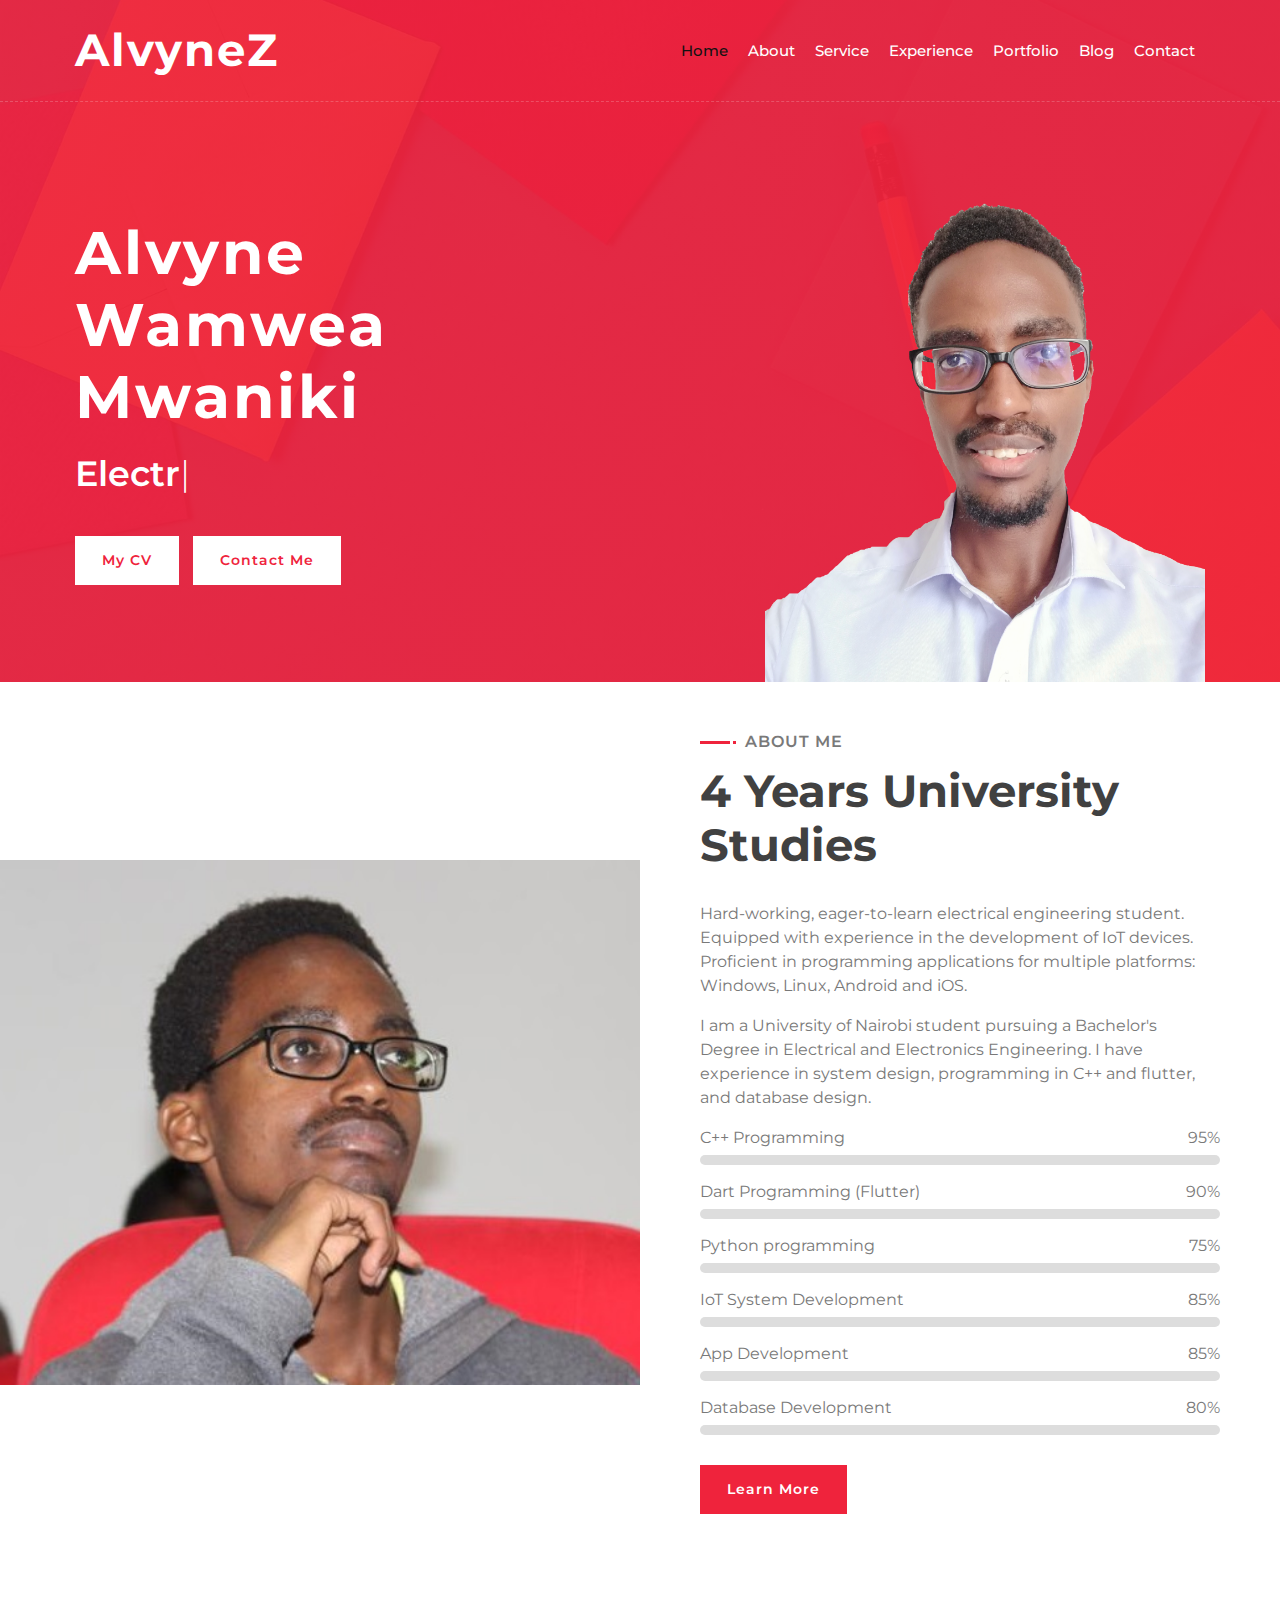
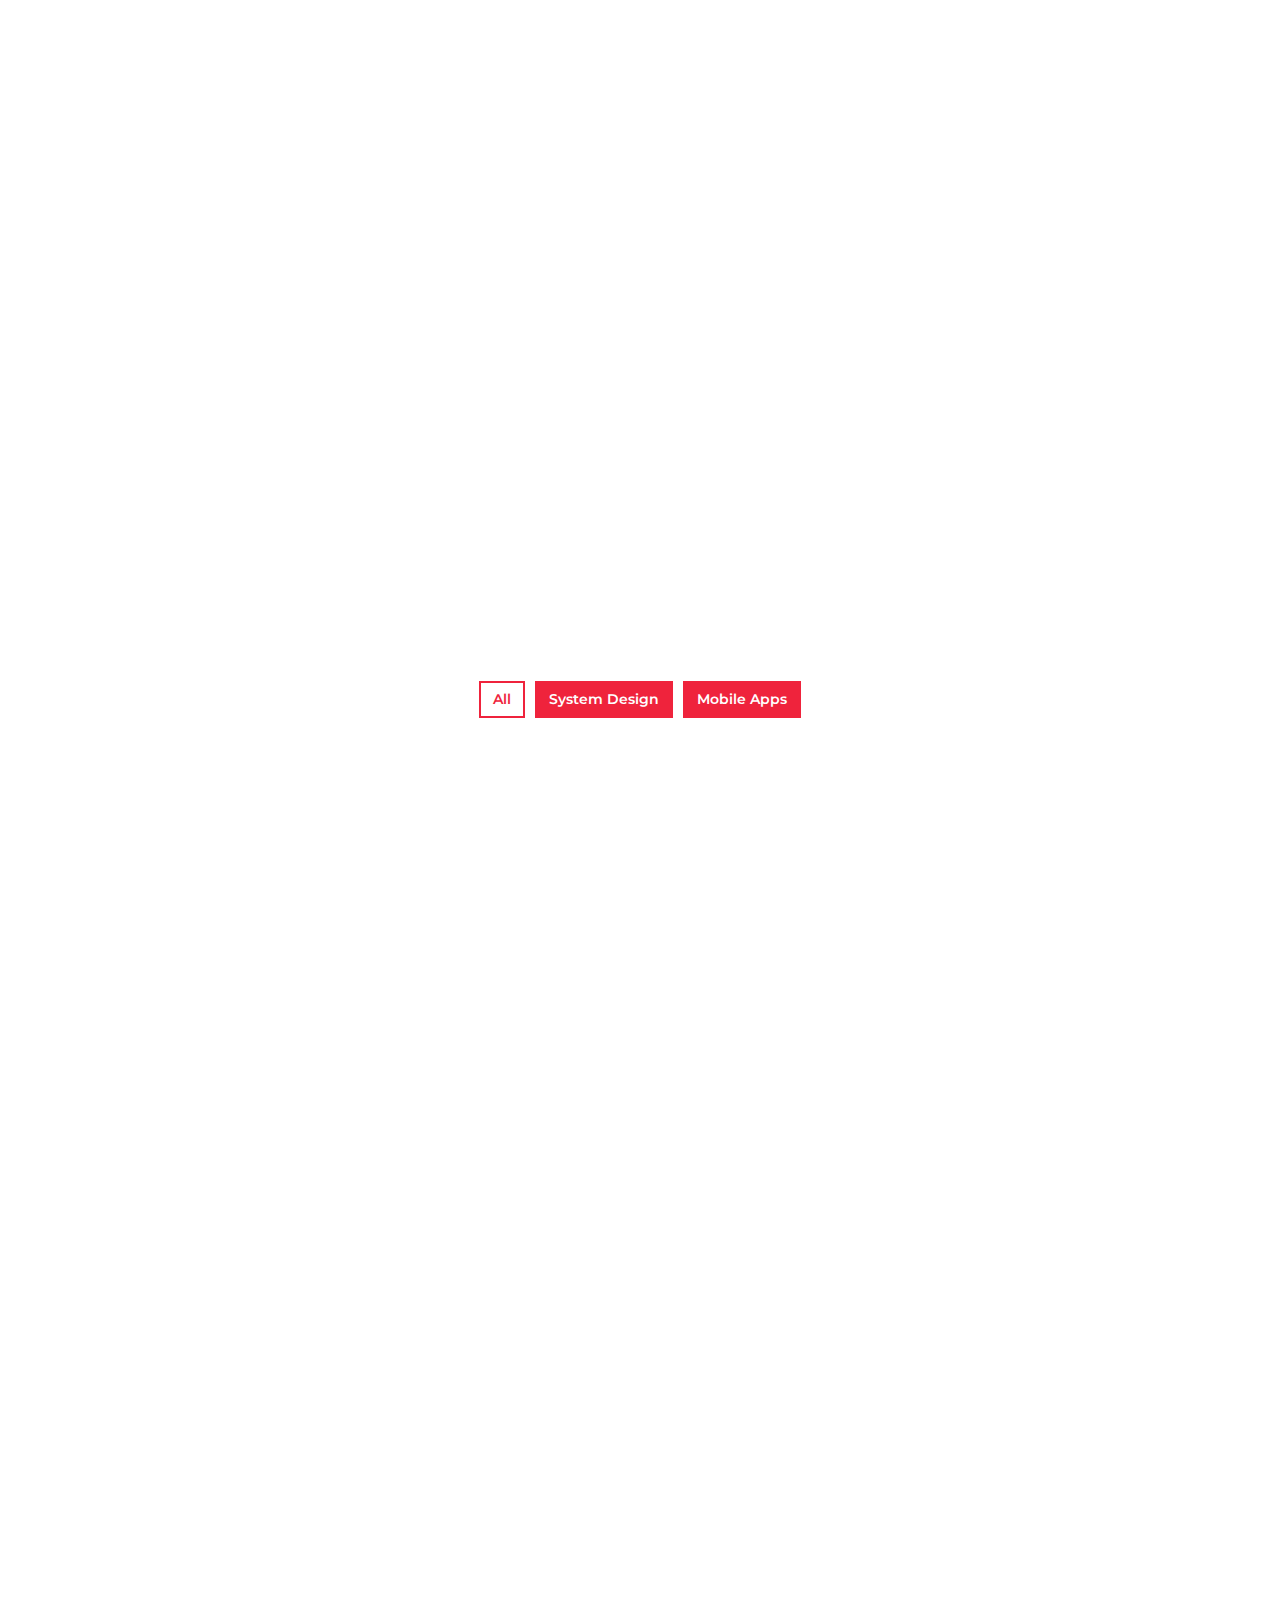
==== commit 0aaf530f: "made a few changes" ====
--- a/index.html
+++ b/index.html
@@ -2,7 +2,7 @@
 <html lang="en">
     <head>
         <meta charset="utf-8">
-        <title>DevFolio - Developer Portfolio Template</title>
+        <title>Alvyne Wamwea Portfolio</title>
         <meta content="width=device-width, initial-scale=1.0" name="viewport">
         <meta content="Free Website Template" name="keywords">
         <meta content="Free Website Template" name="description">
@@ -57,15 +57,13 @@
                     <div class="col-sm-12 col-md-6">
                         <div class="hero-content">
                             <div class="hero-text">
-                                <p>I'm</p>
                                 <h1>Alvyne Wamwea Mwaniki</h1>
                                 <h2></h2>
                                 <div class="typed-text">Electrical and Electronics Engineering Student</div>
                             </div>
                             <div class="hero-btn">
-                                <a class="btn" href="#contact">Hire Me</a>
+                                <a class="btn" href="https://alvynez.github.io/cv.pdf">My CV</a>
                                 <a class="btn" href="#contact">Contact Me</a>
-                                <a class="btn" href="https://alvynez.github.io/cv.pdf">Download CV</a>
                             </div>
                         </div>
                     </div>
@@ -93,7 +91,7 @@
                     <div class="col-lg-6">
                         <div class="about-content">
                             <div class="section-header text-left">
-                                <p>Learn About Me</p>
+                                <p>About Me</p>
                                 <h2>4 Years University Studies</h2>
                             </div>
                             <div class="about-text">
@@ -231,7 +229,7 @@
                             <h2>Embedded System Developer</h2>
                             <h4>Gearbox Kenya Attachment</h4>
                             <p>
-                                I was in the Gearbox Academy for attachment where I learnt Human Centred Design (HCD) and project management among others.
+                                I was in the Gearbox Academy for internship where I learnt Human Centred Design (HCD) and project management among others.
                             </p>
                         </div>
                     </div>
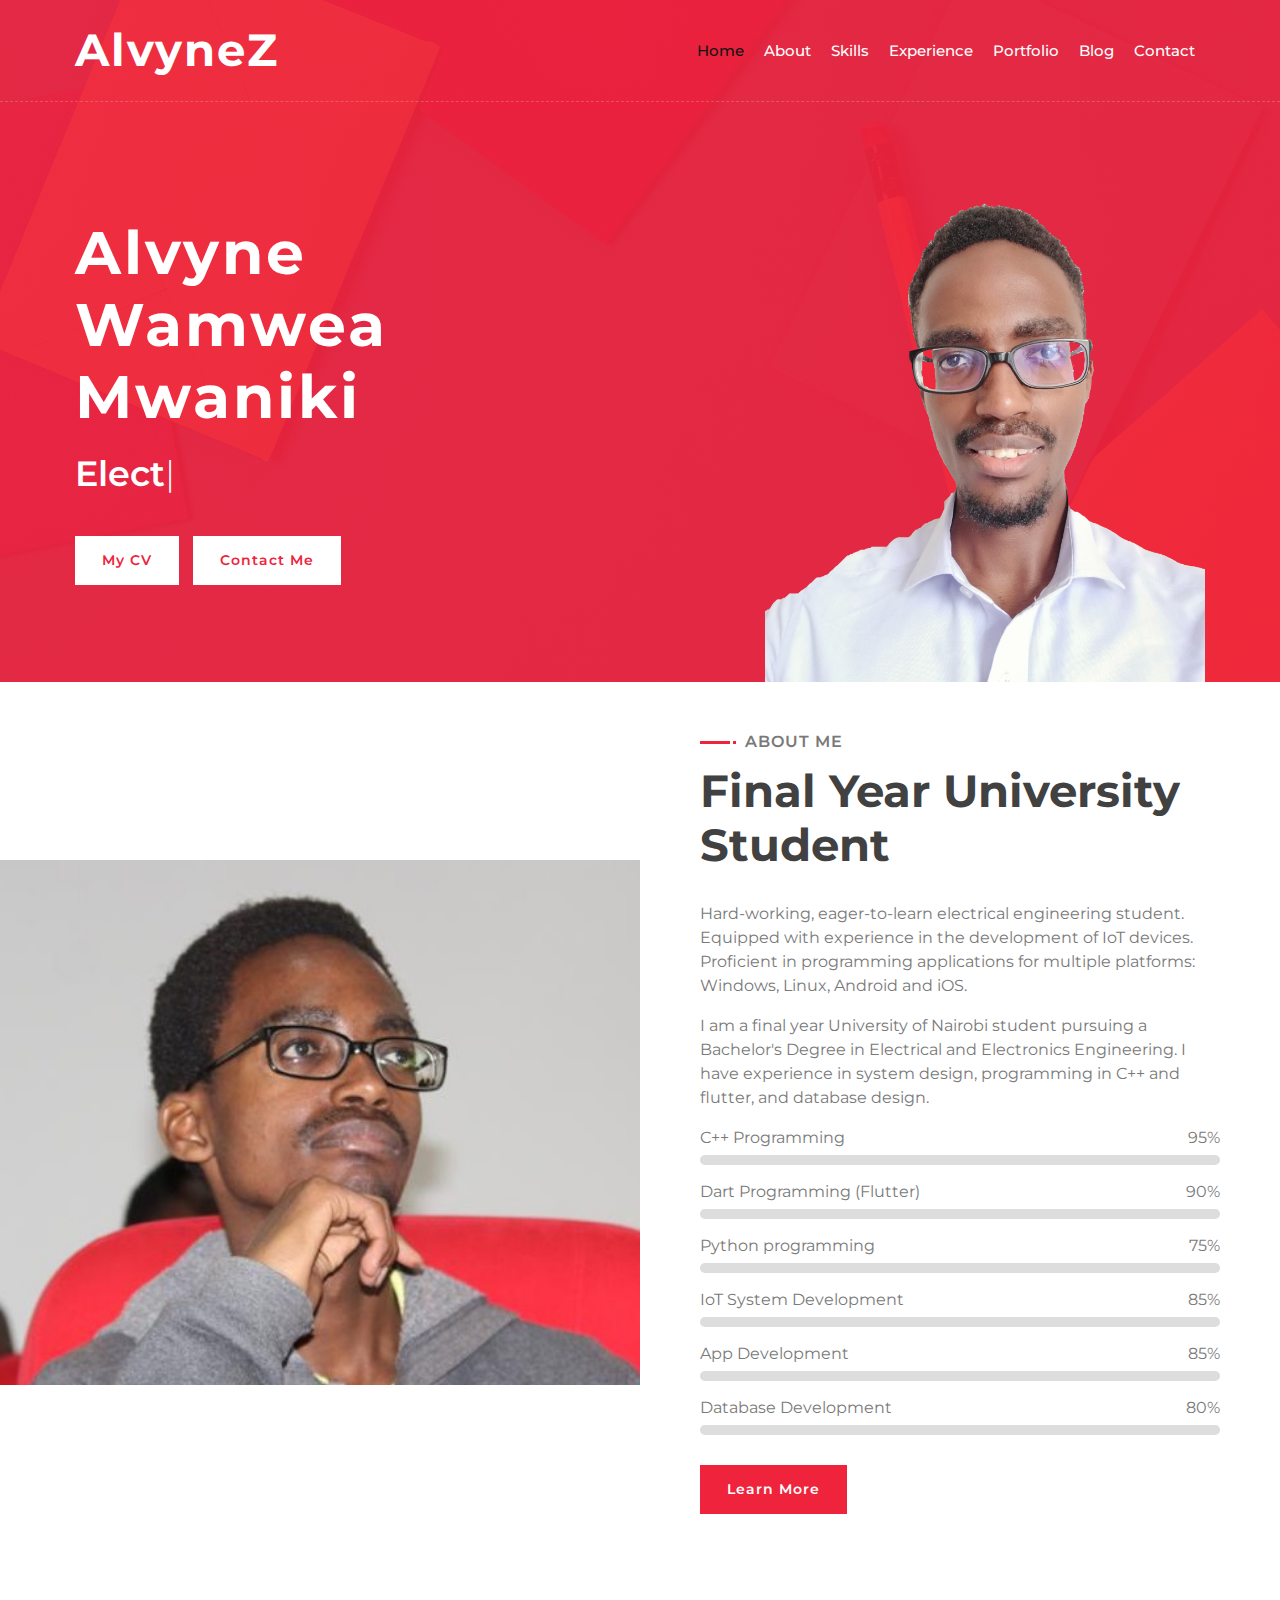
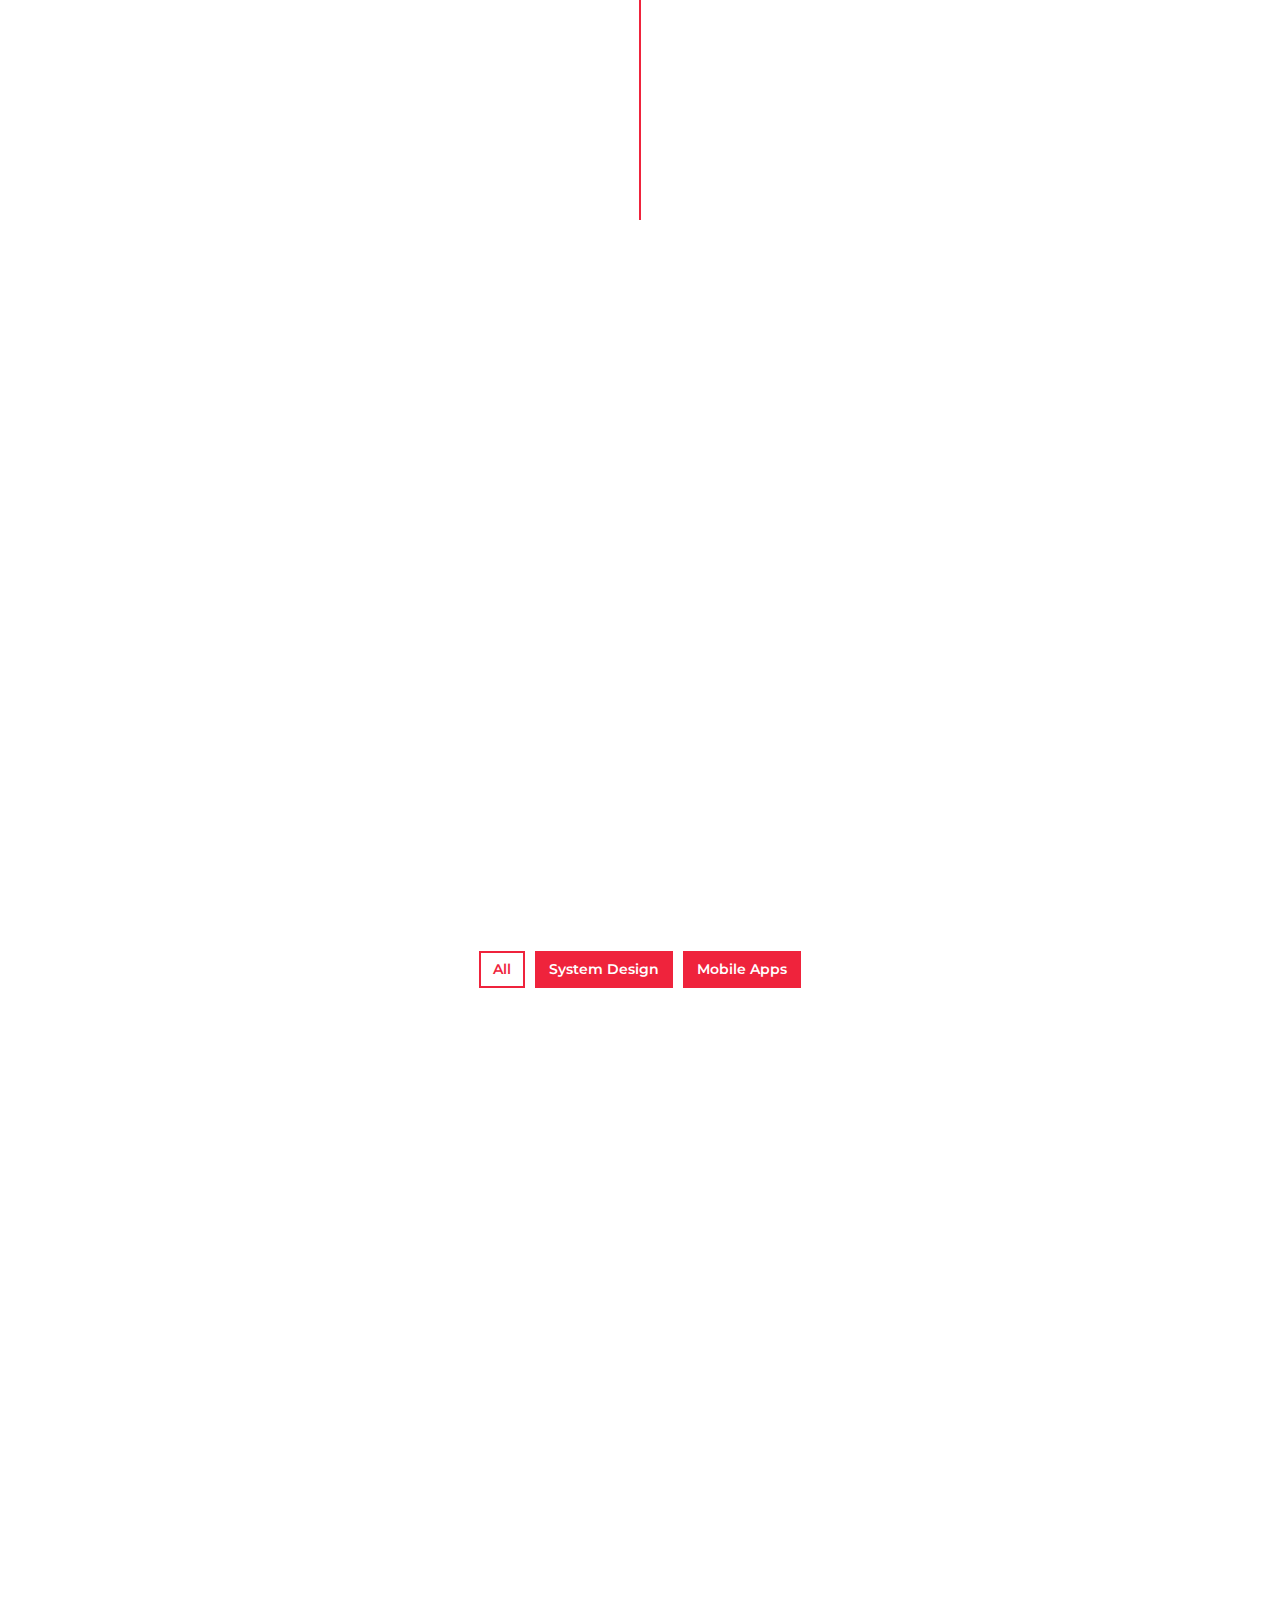
==== commit d189cc5e: "Updated CV and main page" ====
--- a/index.html
+++ b/index.html
@@ -1,658 +1,671 @@
-<!DOCTYPE html>
-<html lang="en">
-    <head>
-        <meta charset="utf-8">
-        <title>Alvyne Wamwea Portfolio</title>
-        <meta content="width=device-width, initial-scale=1.0" name="viewport">
-        <meta content="Free Website Template" name="keywords">
-        <meta content="Free Website Template" name="description">
-
-        <!-- Favicon -->
-        <link href="img/favicon.ico" rel="icon">
-
-        <!-- Google Font -->
-        <link href="https://fonts.googleapis.com/css2?family=Montserrat:wght@300;400;500;600;700&display=swap" rel="stylesheet">
-
-        <!-- CSS Libraries -->
-        <link href="https://stackpath.bootstrapcdn.com/bootstrap/4.4.1/css/bootstrap.min.css" rel="stylesheet">
-        <link href="https://cdnjs.cloudflare.com/ajax/libs/font-awesome/5.10.0/css/all.min.css" rel="stylesheet">
-        <link href="lib/animate/animate.min.css" rel="stylesheet">
-        <link href="lib/owlcarousel/assets/owl.carousel.min.css" rel="stylesheet">
-        <link href="lib/lightbox/css/lightbox.min.css" rel="stylesheet">
-
-        <!-- Template Stylesheet -->
-        <link href="css/style.css" rel="stylesheet">
-    </head>
-
-    <body data-spy="scroll" data-target=".navbar" data-offset="51">
-        <!-- Nav Bar Start -->
-        <div class="navbar navbar-expand-lg bg-light navbar-light">
-            <div class="container-fluid">
-                <a href="index.html" class="navbar-brand">AlvyneZ</a>
-                <button type="button" class="navbar-toggler" data-toggle="collapse" data-target="#navbarCollapse">
-                    <span class="navbar-toggler-icon"></span>
-                </button>
-
-                <div class="collapse navbar-collapse justify-content-between" id="navbarCollapse">
-                    <div class="navbar-nav ml-auto">
-                        <a href="#home" class="nav-item nav-link active">Home</a>
-                        <a href="#about" class="nav-item nav-link">About</a>
-                        <a href="#service" class="nav-item nav-link">Service</a>
-                        <a href="#experience" class="nav-item nav-link">Experience</a>
-                        <a href="#portfolio" class="nav-item nav-link">Portfolio</a>
-                        <!-- <a href="#review" class="nav-item nav-link">Review</a> -->
-                        <a href="#blog" class="nav-item nav-link">Blog</a>
-                        <a href="#contact" class="nav-item nav-link">Contact</a>
-                    </div>
-                </div>
-            </div>
-        </div>
-        <!-- Nav Bar End -->
-
-
-        <!-- Hero Start -->
-        <div class="hero" id="home">
-            <div class="container-fluid">
-                <div class="row align-items-center">
-                    <div class="col-sm-12 col-md-6">
-                        <div class="hero-content">
-                            <div class="hero-text">
-                                <h1>Alvyne Wamwea Mwaniki</h1>
-                                <h2></h2>
-                                <div class="typed-text">Electrical and Electronics Engineering Student</div>
-                            </div>
-                            <div class="hero-btn">
-                                <a class="btn" href="https://alvynez.github.io/cv.pdf">My CV</a>
-                                <a class="btn" href="#contact">Contact Me</a>
-                            </div>
-                        </div>
-                    </div>
-                    <div class="col-sm-12 col-md-6 d-none d-md-block">
-                        <div class="hero-image">
-                            <img src="img/hero.png" alt="Hero Image">
-                        </div>
-                    </div>
-                </div>
-            </div>
-        </div>
-        <!-- Hero End -->
-
-
-        <!-- About Start -->
-        <br><br>
-        <div class="about wow fadeInUp" data-wow-delay="0.1s" id="about">
-            <div class="container-fluid">
-                <div class="row align-items-center">
-                    <div class="col-lg-6">
-                        <div class="about-img">
-                            <img src="img/about.jpg" alt="Image">
-                        </div>
-                    </div>
-                    <div class="col-lg-6">
-                        <div class="about-content">
-                            <div class="section-header text-left">
-                                <p>About Me</p>
-                                <h2>4 Years University Studies</h2>
-                            </div>
-                            <div class="about-text">
-                                <p>
-                                    Hard-working, eager-to-learn electrical engineering student. Equipped with experience in the development of IoT devices. Proficient in programming applications for multiple platforms: Windows, Linux, Android and iOS.
-                                </p>
-                                <p>
-                                    I am a University of Nairobi student pursuing a Bachelor's Degree in Electrical and Electronics Engineering. I have experience in system design, programming in C++ and flutter, and database design.
-                                </p>
-                            </div>
-                            <div class="skills">
-                                <div class="skill-name">
-                                    <p>C++ Programming</p><p>95%</p>
-                                </div>
-                                <div class="progress">
-                                    <div class="progress-bar" role="progressbar" aria-valuenow="95" aria-valuemin="0" aria-valuemax="100"></div>
-                                </div>
-                                <div class="skill-name">
-                                    <p>Dart Programming (Flutter)</p><p>90%</p>
-                                </div>
-                                <div class="progress">
-                                    <div class="progress-bar" role="progressbar" aria-valuenow="90" aria-valuemin="0" aria-valuemax="100"></div>
-                                </div>
-                                <div class="skill-name">
-                                    <p>Python programming</p><p>75%</p>
-                                </div>
-                                <div class="progress">
-                                    <div class="progress-bar" role="progressbar" aria-valuenow="75" aria-valuemin="0" aria-valuemax="100"></div>
-                                </div>
-                                <div class="skill-name">
-                                    <p>IoT System Development</p><p>85%</p>
-                                </div>
-                                <div class="progress">
-                                    <div class="progress-bar" role="progressbar" aria-valuenow="85" aria-valuemin="0" aria-valuemax="100"></div>
-                                </div>
-                                <div class="skill-name">
-                                    <p>App Development</p><p>85%</p>
-                                </div>
-                                <div class="progress">
-                                    <div class="progress-bar" role="progressbar" aria-valuenow="85" aria-valuemin="0" aria-valuemax="100"></div>
-                                </div>
-                                <div class="skill-name">
-                                    <p>Database Development</p><p>80%</p>
-                                </div>
-                                <div class="progress">
-                                    <div class="progress-bar" role="progressbar" aria-valuenow="80" aria-valuemin="0" aria-valuemax="100"></div>
-                                </div>
-                            </div>
-                            <a class="btn" href="">Learn More</a>
-                        </div>
-                    </div>
-                </div>
-            </div>
-        </div>
-        <!-- About End -->
-        
-        
-        <!-- Service Start -->
-        <div class="service" id="service">
-            <div class="container">
-                <div class="section-header text-center wow zoomIn" data-wow-delay="0.1s">
-                    <p>What I do</p>
-                    <h2>Awesome Quality Services</h2>
-                </div>
-                <div class="row">
-                    <div class="col-lg-6 wow fadeInUp" data-wow-delay="0.0s">
-                        <div class="service-item">
-                            <div class="service-icon">
-                                <img src="img/service-1.png" alt="Image" style="width:150px">
-                            </div>
-                            <div class="service-text">
-                                <h3>Programming</h3>
-                                <p>
-                                    C++, Python, and Dart are among the programming languages I am comfortable with. I can also write JavaScript and MySQL.
-                                </p>
-                            </div>
-                        </div>
-                    </div>
-                    <div class="col-lg-6 wow fadeInUp" data-wow-delay="0.2s">
-                        <div class="service-item">
-                            <div class="service-icon">
-                                <img src="img/service-2.png" alt="Image" style="width:150px">
-                            </div>
-                            <div class="service-text">
-                                <h3>IoT System Development</h3>
-                                <p>
-                                    I have experience coding for microcontrollers like Arduino, Node MCU and Raspberry Pi.
-                                </p>
-                            </div>
-                        </div>
-                    </div>
-                    <div class="col-lg-6 wow fadeInUp" data-wow-delay="0.4s">
-                        <div class="service-item">
-                            <div class="service-icon">
-                                <img src="img/service-3.png" alt="Image" style="width:150px">
-                            </div>
-                            <div class="service-text">
-                                <h3>App Development</h3>
-                                <p>
-                                    I have experience coding with the Flutter SDK for Android and iOS.
-                                </p>
-                            </div>
-                        </div>
-                    </div>
-                    <div class="col-lg-6 wow fadeInUp" data-wow-delay="0.6s">
-                        <div class="service-item">
-                            <div class="service-icon">
-                                <img src="img/service-4.png" alt="Image" style="width:150px">
-                            </div>
-                            <div class="service-text">
-                                <h3>Database Design</h3>
-                                <p>
-                                    I have experience designing and using SQL and NoSQL (Firebase) databases.
-                                </p>
-                            </div>
-                        </div>
-                    </div>
-                </div>
-            </div>
-        </div>
-        <!-- Service End -->
-        
-        
-         <!-- Experience Start -->
-        <div class="experience" id="experience">
-            <div class="container">
-                <header class="section-header text-center wow zoomIn" data-wow-delay="0.1s">
-                    <p>My Resume</p>
-                    <h2>Working Experience</h2>
-                </header>
-                <div class="timeline">
-                    <div class="timeline-item right wow slideInRight" data-wow-delay="0.1s">
-                        <div class="timeline-text">
-                            <div class="timeline-date">Jul 2021 - Aug 2021</div>
-                            <h2>Embedded System Developer</h2>
-                            <h4>Gearbox Kenya Attachment</h4>
-                            <p>
-                                I was in the Gearbox Academy for internship where I learnt Human Centred Design (HCD) and project management among others.
-                            </p>
-                        </div>
-                    </div>
-                    <div class="timeline-item left wow slideInLeft" data-wow-delay="0.1s">
-                        <div class="timeline-text">
-                            <div class="timeline-date">Oct 2020 - Sep 2021</div>
-                            <h2>Embedded System Developer</h2>
-                            <h4>Nano-Satellite Platform University of Nairobi (NaSPUoN)</h4>
-                            <p>
-                                I was the electrical team leader in the development of NaSPUoN, which is a 1U Cubesat bench model.
-                            </p>
-                        </div>
-                    </div>
-                    <div class="timeline-item right wow slideInRight" data-wow-delay="0.1s">
-                        <div class="timeline-text">
-                            <div class="timeline-date">Oct 2020</div>
-                            <h2>Programmer</h2>
-                            <h4>IEEEXtreme 14.0 Programming competition</h4>
-                            <p>
-                                I was a member of team TitanZ. We emerged 1st in Kenya.
-                            </p>
-                        </div>
-                    </div>
-                    <div class="timeline-item left wow slideInLeft" data-wow-delay="0.1s">
-                        <div class="timeline-text">
-                            <div class="timeline-date">Apr 2020 - Oct 2020</div>
-                            <h2>App Developer</h2>
-                            <h4>Hearts Game (Personal project)</h4>
-                            <p>
-                                Developed a mobile cards game for both iOS and Android and released it on Google Play Store
-                            </p>
-                        </div>
-                    </div>
-                </div>
-            </div>
-        </div>
-        <!-- Job Experience End -->
-        
-        
-        <!-- Banner Start -->
-        <div class="banner wow zoomIn" data-wow-delay="0.1s">
-            <div class="container">
-                <div class="section-header text-center">
-                    <p>Looking to hire?</p>
-                    <h2>Download my <span>CV</span> now</h2>
-                </div>
-                <div class="container banner-text">
-                    <p>
-                        To get a short summary of my career, qualifications and education, view my Curriculum Vitae.
-                    </p>
-                    <a class="btn" href="https://alvynez.github.io/cv.pdf">Download CV</a>
-                </div>
-            </div>
-        </div>
-        <!-- Banner End -->
-
-
-        <!-- Portfolio Start -->
-        <div class="portfolio" id="portfolio">
-            <div class="container">
-                <div class="section-header text-center wow zoomIn" data-wow-delay="0.1s">
-                    <p>My Portfolio</p>
-                    <h2>My Excellent Portfolio</h2>
-                </div>
-                <div class="row">
-                    <div class="col-12">
-                        <ul id="portfolio-filter">
-                            <li data-filter="*" class="filter-active">All</li>
-                            <li data-filter=".filter-1">System Design</li>
-                            <li data-filter=".filter-2">Mobile Apps</li>
-                            <!-- <li data-filter=".filter-3">Game Dev</li> -->
-                        </ul>
-                    </div>
-                </div>
-                <div class="row portfolio-container">
-                    <div class="col-lg-4 col-md-6 col-sm-12 portfolio-item filter-1 wow fadeInUp" data-wow-delay="0.0s">
-                        <div class="portfolio-wrap">
-                            <div class="portfolio-img">
-                                <img src="img/portfolio-1.jpg" alt="Image">
-                            </div>
-                            <div class="portfolio-text">
-                                <h3>NaSPUoN CubeSat</h3>
-                                <a class="btn" href="img/portfolio-1.jpg" data-lightbox="portfolio">+</a>
-                            </div>
-                        </div>
-                    </div>
-                    <div class="col-lg-4 col-md-6 col-sm-12 portfolio-item filter-2 wow fadeInUp" data-wow-delay="0.2s">
-                        <div class="portfolio-wrap">
-                            <div class="portfolio-img">
-                                <img src="img/portfolio-2.png" alt="Image">
-                            </div>
-                            <div class="portfolio-text">
-                                <h3>Hearts Mobile Game</h3>
-                                <a class="btn" href="img/portfolio-2.png" data-lightbox="portfolio">+</a>
-                            </div>
-                        </div>
-                    </div>
-                    <div class="col-lg-4 col-md-6 col-sm-12 portfolio-item filter-2 filter-1 wow fadeInUp" data-wow-delay="0.4s">
-                        <div class="portfolio-wrap">
-                            <div class="portfolio-img">
-                                <img src="img/portfolio-3.jpg" alt="Image">
-                            </div>
-                            <div class="portfolio-text">
-                                <h3>Sudoku Crypto</h3>
-                                <a class="btn" href="img/portfolio-3.jpg" data-lightbox="portfolio">+</a>
-                            </div>
-                        </div>
-                    </div>
-                    <!--
-                    <div class="col-lg-4 col-md-6 col-sm-12 portfolio-item filter-1 wow fadeInUp" data-wow-delay="0.6s">
-                        <div class="portfolio-wrap">
-                            <div class="portfolio-img">
-                                <img src="img/portfolio-4.jpg" alt="Image">
-                            </div>
-                            <div class="portfolio-text">
-                                <h3>JavaScript drawing</h3>
-                                <a class="btn" href="img/portfolio-4.jpg" data-lightbox="portfolio">+</a>
-                            </div>
-                        </div>
-                    </div>
-                    <div class="col-lg-4 col-md-6 col-sm-12 portfolio-item filter-2 wow fadeInUp" data-wow-delay="0.8s">
-                        <div class="portfolio-wrap">
-                            <div class="portfolio-img">
-                                <img src="img/portfolio-5.jpg" alt="Image">
-                            </div>
-                            <div class="portfolio-text">
-                                <h3>Social Mobile Apps</h3>
-                                <a class="btn" href="img/portfolio-5.jpg" data-lightbox="portfolio">+</a>
-                            </div>
-                        </div>
-                    </div>
-                    <div class="col-lg-4 col-md-6 col-sm-12 portfolio-item filter-3 wow fadeInUp" data-wow-delay="1s">
-                        <div class="portfolio-wrap">
-                            <div class="portfolio-img">
-                                <img src="img/portfolio-6.jpg" alt="Image">
-                            </div>
-                            <div class="portfolio-text">
-                                <h3>Company Website</h3>
-                                <a class="btn" href="img/portfolio-6.jpg" data-lightbox="portfolio">+</a>
-                            </div>
-                        </div>
-                    </div>
-                    -->
-                </div>
-            </div>
-        </div>
-        <!-- Portfolio End -->
-        
-        
-        <!-- Banner Start -->
-        <div class="banner wow zoomIn" data-wow-delay="0.1s">
-            <div class="container">
-                <div class="section-header text-center">
-                    <p>Starting a new Project?</p>
-                    <h2>Download my <span>CV</span> now</h2>
-                </div>
-                <div class="container banner-text">
-                    <p>
-                        To get a short summary of my career, qualifications and education, view my Curriculum Vitae.
-                    </p>
-                    <a class="btn" href="https://alvynez.github.io/cv.pdf">Download CV</a>
-                </div>
-            </div>
-        </div>
-        <!-- Banner End -->
-        
-        
-        <!-- Testimonial Start 
-        <div class="testimonial wow fadeInUp" data-wow-delay="0.1s" id="review">
-            <div class="container">
-                <div class="testimonial-icon">
-                    <i class="fa fa-quote-left"></i>
-                </div>
-                <div class="owl-carousel testimonials-carousel">
-                    <div class="testimonial-item">
-                        <div class="testimonial-img">
-                            <img src="img/testimonial-1.jpg" alt="Image">
-                        </div>
-                        <div class="testimonial-text">
-                            <p>
-                                Lorem ipsum dolor sit amet consec adipis elit. Etiam accums lacus eget velit tincid, quis suscip justo dictum. Lorem ipsum dolor sit amet consec adipis elit.
-                            </p>
-                            <h3>Customer Name</h3>
-                            <h4>Profession</h4>
-                        </div>
-                    </div>
-                    <div class="testimonial-item">
-                        <div class="testimonial-img">
-                            <img src="img/testimonial-2.jpg" alt="Image">
-                        </div>
-                        <div class="testimonial-text">
-                            <p>
-                                Lorem ipsum dolor sit amet consec adipis elit. Etiam accums lacus eget velit tincid, quis suscip justo dictum. Lorem ipsum dolor sit amet consec adipis elit.
-                            </p>
-                            <h3>Customer Name</h3>
-                            <h4>Profession</h4>
-                        </div>
-                    </div>
-                    <div class="testimonial-item">
-                        <div class="testimonial-img">
-                            <img src="img/testimonial-3.jpg" alt="Image">
-                        </div>
-                        <div class="testimonial-text">
-                            <p>
-                                Lorem ipsum dolor sit amet consec adipis elit. Etiam accums lacus eget velit tincid, quis suscip justo dictum. Lorem ipsum dolor sit amet consec adipis elit.
-                            </p>
-                            <h3>Customer Name</h3>
-                            <h4>Profession</h4>
-                        </div>
-                    </div>
-                </div>
-            </div>
-        </div>
-        <!-- Testimonial End -->
-
-
-        <!-- Blog Start -->
-        <div class="blog" id="blog">
-            <div class="container">
-                <div class="section-header text-center wow zoomIn" data-wow-delay="0.1s">
-                    <p>From Blog</p>
-                    <h2>Latest Articles</h2>
-                </div>
-                <div class="row">
-                    <div class="col-lg-6">
-                        <div class="blog-item wow fadeInUp" data-wow-delay="0.1s">
-                            <div class="blog-img">
-                                <img src="blogs/version_control/header.jpg" alt="Version Control Blog">
-                            </div>
-                            <div class="blog-text">
-                                <h2>Version Control</h2>
-                                <div class="blog-meta">
-                                    <p><i class="far fa-calendar-alt"></i>05-Jul-2021</p>
-                                </div>
-                                <p>
-                                    <b>Version Control</b>, also known as source control, is the practice of tracking and managing changes to software code.
-                                </p>
-                                <a class="btn" href="https://alvynez.github.io/blogs/version_control/version_control.html">Read More <i class="fa fa-angle-right"></i></a>
-                            </div>
-                        </div>
-                    </div>
-                    <div class="col-lg-6">
-                        <div class="blog-item wow fadeInUp" data-wow-delay="0.3s">
-                            <div class="blog-img">
-                                <img src="blogs/microcontrollers/header.jpg" alt="Microcontrollers Blog">
-                            </div>
-                            <div class="blog-text">
-                                <h2>Mcrocontrollers</h2>
-                                <div class="blog-meta">
-                                    <p><i class="far fa-calendar-alt"></i>05-Jul-2021</p>
-                                </div>
-                                <p>
-                                    A <b>computer</b> is an electric machine that can be programmed to carry out sequences of arithmetic or logical operations automatically. The 4 main basic functions of a computer are: Input, Storage, Processing and Output.
-                                </p>
-                                <a class="btn" href="https://alvynez.github.io/blogs/microcontrollers/microcontrollers.html">Read More <i class="fa fa-angle-right"></i></a>
-                            </div>
-                        </div>
-                    </div>
-                    <div class="col-lg-6">
-                        <div class="blog-item wow fadeInUp" data-wow-delay="0.1s">
-                            <div class="blog-img">
-                                <img src="blogs/2_factor_authentication/header.jpg" alt="2 Factor Authentication Blog">
-                            </div>
-                            <div class="blog-text">
-                                <h2>2 Factor Authentication</h2>
-                                <div class="blog-meta">
-                                    <p><i class="far fa-calendar-alt"></i>16-Jul-2021</p>
-                                </div>
-                                <p>
-                                    <b>Computer security</b>, <b>cybersecurity</b> or <b>information technology security</b> is the protection of computer systems and networks from information disclosure, theft of or damage to their hardware, software, or electronic data.
-                                </p>
-                                <a class="btn" href="https://alvynez.github.io/blogs/2_factor_authentication/2_factor_authentication.html">Read More <i class="fa fa-angle-right"></i></a>
-                            </div>
-                        </div>
-                    </div>
-                    <div class="col-lg-6">
-                        <div class="blog-item wow fadeInUp" data-wow-delay="0.3s">
-                            <div class="blog-img">
-                                <img src="blogs/iot_networking/header.jpg" alt="IoT Networking Blog">
-                            </div>
-                            <div class="blog-text">
-                                <h2>IoT Networking</h2>
-                                <div class="blog-meta">
-                                    <p><i class="far fa-calendar-alt"></i>16-Jul-2021</p>
-                                </div>
-                                <p>
-                                    The <b>Internet of things (IoT)</b> describes the network of physical objects—a.k.a. "things"—that are embedded with sensors, software, and other technologies for the purpose of connecting and exchanging data with other devices and systems over the Internet. In the consumer market, IoT technology is most synonymous with products pertaining to the concept of the "smart home".
-                                </p>
-                                <a class="btn" href="https://alvynez.github.io/blogs/iot_networking/iot_networking.html">Read More <i class="fa fa-angle-right"></i></a>
-                            </div>
-                        </div>
-                    </div>
-                    <div class="col-lg-6">
-                        <div class="blog-item wow fadeInUp" data-wow-delay="0.1s">
-                            <div class="blog-img">
-                                <img src="blogs/osi_model/header.jpg" alt="OSI Model Blog">
-                            </div>
-                            <div class="blog-text">
-                                <h2>OSI Network Reference Model</h2>
-                                <div class="blog-meta">
-                                    <p><i class="far fa-calendar-alt"></i>16-Jul-2021</p>
-                                </div>
-                                <p>
-                                    The <b>OSI Model (Open Systems Interconnection Model)</b> is a conceptual framework used to describe the functions of a networking system. The OSI model characterizes computing functions into a universal set of rules and requirements in order to support interoperability between different products and software.
-                                </p>
-                                <a class="btn" href="https://alvynez.github.io/blogs/osi_model/osi_model.html">Read More <i class="fa fa-angle-right"></i></a>
-                            </div>
-                        </div>
-                    </div>
-                    <div class="col-lg-6">
-                        <div class="blog-item wow fadeInUp" data-wow-delay="0.3s">
-                            <div class="blog-img">
-                                <img src="blogs/gsm_and_gprs/header.jpg" alt="GSM and GPRS Blog">
-                            </div>
-                            <div class="blog-text">
-                                <h2>GSM and GPRS</h2>
-                                <div class="blog-meta">
-                                    <p><i class="far fa-calendar-alt"></i>16-Jul-2021</p>
-                                </div>
-                                <p>
-                                    A <b>Cellular Network</b> or <b>Mobile Network</b> is a communication network where the link to and from end nodes is wireless. The network is distributed over land areas called "cells", each served by at least one fixed-location transceiver (typically three cell sites or base transceiver stations).
-                                </p>
-                                <a class="btn" href="https://alvynez.github.io/blogs/gsm_and_gprs/gsm_and_gprs.html">Read More <i class="fa fa-angle-right"></i></a>
-                            </div>
-                        </div>
-                    </div>
-                </div>
-            </div>
-        </div>
-        <!-- Blog End -->
-        
-        
-        <!-- Contact Start -->
-        <div class="contact wow fadeInUp" data-wow-delay="0.1s" id="contact">
-            <div class="container-fluid">
-                <div class="container">
-                    <div class="row align-items-center">
-                        <div class="col-md-4"></div>
-                        <div class="col-md-8">
-                            <div class="contact-form">
-                                <div id="success"></div>
-                                <form name="sentMessage" id="contactForm" novalidate="novalidate">
-                                    <div class="control-group">
-                                        <input type="text" class="form-control" id="name" placeholder="Your Name" required="required" data-validation-required-message="Please enter your name" />
-                                        <p class="help-block"></p>
-                                    </div>
-                                    <div class="control-group">
-                                        <input type="email" class="form-control" id="email" placeholder="Your Email" required="required" data-validation-required-message="Please enter your email" />
-                                        <p class="help-block"></p>
-                                    </div>
-                                    <div class="control-group">
-                                        <input type="text" class="form-control" id="subject" placeholder="Subject" required="required" data-validation-required-message="Please enter a subject" />
-                                        <p class="help-block"></p>
-                                    </div>
-                                    <div class="control-group">
-                                        <textarea class="form-control" id="message" placeholder="Message" required="required" data-validation-required-message="Please enter your message"></textarea>
-                                        <p class="help-block"></p>
-                                    </div>
-                                    <div>
-                                        <button class="btn" type="submit" id="sendMessageButton">Send Message</button>
-                                    </div>
-                                </form>
-                            </div>
-                        </div>
-                    </div>
-                </div>
-            </div>
-        </div>
-        <!-- Contact End -->
-
-
-        <!-- Footer Start -->
-        <div class="footer wow fadeIn" data-wow-delay="0.3s">
-            <div class="container-fluid">
-                <div class="container">
-                    <div class="footer-info">
-                        <h2>Alvyne Wamwea Mwaniki</h2>
-                        <a href="https://goo.gl/maps/RTG2aU15mcvZNmTD8"><h3>Nairobi, Kenya</h3></a>
-                        <div class="footer-menu">
-                            <a href="tel:+254 796 109 975">+254 796 109975</a>
-                            <a href="mailto:alvynew@gmail.com">alvynew@gmail.com</a>
-                        </div>
-                        <div class="footer-social">
-                            <a href="https://play.google.com/store/apps/dev?id=5926870627756726166&hl=en&gl=US"><i class="fab fa-google-play"></i></a>
-                            <a href="https://github.com/AlvyneZ/"><i class="fab fa-github"></i></a>
-                            <a href="https://www.linkedin.com/in/alvyne-wamwea-b49b831ab/"><i class="fab fa-linkedin-in"></i></a>
-                        </div>
-                    </div>
-                </div>
-                <div class="container copyright">
-                    <p>&copy; <a href="#">AlvyneZ</a>, All Right Reserved | Designed By <a href="https://htmlcodex.com">HTML Codex</a></p>
-                </div>
-            </div>
-        </div>
-        <!-- Footer End -->
-        
-        
-        <!-- Back to top button -->
-        <a href="#" class="btn back-to-top"><i class="fa fa-chevron-up"></i></a>
-        
-        
-        <!-- Pre Loader -->
-        <div id="loader" class="show">
-            <div class="loader"></div>
-        </div>
-
-        
-        <!-- JavaScript Libraries -->
-        <script src="https://code.jquery.com/jquery-3.4.1.min.js"></script>
-        <script src="https://stackpath.bootstrapcdn.com/bootstrap/4.4.1/js/bootstrap.bundle.min.js"></script>
-        <script src="lib/easing/easing.min.js"></script>
-        <script src="lib/wow/wow.min.js"></script>
-        <script src="lib/waypoints/waypoints.min.js"></script>
-        <script src="lib/typed/typed.min.js"></script>
-        <script src="lib/owlcarousel/owl.carousel.min.js"></script>
-        <script src="lib/isotope/isotope.pkgd.min.js"></script>
-        <script src="lib/lightbox/js/lightbox.min.js"></script>
-        
-        <!-- Contact Javascript File -->
-        <script src="mail/jqBootstrapValidation.min.js"></script>
-        <script src="mail/contact.js"></script>
-
-        <!-- Template Javascript -->
-        <script src="js/main.js"></script>
-    </body>
-</html>
+<!DOCTYPE html>
+<html lang="en">
+    <head>
+        <meta charset="utf-8">
+        <title>Alvyne Wamwea Portfolio</title>
+        <meta content="width=device-width, initial-scale=1.0" name="viewport">
+        <meta content="Free Website Template" name="keywords">
+        <meta content="Free Website Template" name="description">
+
+        <!-- Favicon -->
+        <link href="img/favicon.ico" rel="icon">
+
+        <!-- Google Font -->
+        <link href="https://fonts.googleapis.com/css2?family=Montserrat:wght@300;400;500;600;700&display=swap" rel="stylesheet">
+
+        <!-- CSS Libraries -->
+        <link href="https://stackpath.bootstrapcdn.com/bootstrap/4.4.1/css/bootstrap.min.css" rel="stylesheet">
+        <link href="https://cdnjs.cloudflare.com/ajax/libs/font-awesome/5.10.0/css/all.min.css" rel="stylesheet">
+        <link href="lib/animate/animate.min.css" rel="stylesheet">
+        <link href="lib/owlcarousel/assets/owl.carousel.min.css" rel="stylesheet">
+        <link href="lib/lightbox/css/lightbox.min.css" rel="stylesheet">
+
+        <!-- Template Stylesheet -->
+        <link href="css/style.css" rel="stylesheet">
+    </head>
+
+    <body data-spy="scroll" data-target=".navbar" data-offset="51">
+        <!-- Nav Bar Start -->
+        <div class="navbar navbar-expand-lg bg-light navbar-light">
+            <div class="container-fluid">
+                <a href="index.html" class="navbar-brand">AlvyneZ</a>
+                <button type="button" class="navbar-toggler" data-toggle="collapse" data-target="#navbarCollapse">
+                    <span class="navbar-toggler-icon"></span>
+                </button>
+
+                <div class="collapse navbar-collapse justify-content-between" id="navbarCollapse">
+                    <div class="navbar-nav ml-auto">
+                        <a href="#home" class="nav-item nav-link active">Home</a>
+                        <a href="#about" class="nav-item nav-link">About</a>
+                        <a href="#service" class="nav-item nav-link">Skills</a>
+                        <a href="#experience" class="nav-item nav-link">Experience</a>
+                        <a href="#portfolio" class="nav-item nav-link">Portfolio</a>
+                        <!-- <a href="#review" class="nav-item nav-link">Review</a> -->
+                        <a href="#blog" class="nav-item nav-link">Blog</a>
+                        <a href="#contact" class="nav-item nav-link">Contact</a>
+                    </div>
+                </div>
+            </div>
+        </div>
+        <!-- Nav Bar End -->
+
+
+        <!-- Hero Start -->
+        <div class="hero" id="home">
+            <div class="container-fluid">
+                <div class="row align-items-center">
+                    <div class="col-sm-12 col-md-6">
+                        <div class="hero-content">
+                            <div class="hero-text">
+                                <h1>Alvyne Wamwea Mwaniki</h1>
+                                <h2></h2>
+                                <div class="typed-text">Electrical and Electronics Engineering Student</div>
+                            </div>
+                            <div class="hero-btn">
+                                <a class="btn" href="https://alvynez.github.io/cv.pdf">My CV</a>
+                                <a class="btn" href="#contact">Contact Me</a>
+                            </div>
+                        </div>
+                    </div>
+                    <div class="col-sm-12 col-md-6 d-none d-md-block">
+                        <div class="hero-image">
+                            <img src="img/hero.png" alt="Hero Image">
+                        </div>
+                    </div>
+                </div>
+            </div>
+        </div>
+        <!-- Hero End -->
+
+
+        <!-- About Start -->
+        <br><br>
+        <div class="about wow fadeInUp" data-wow-delay="0.1s" id="about">
+            <div class="container-fluid">
+                <div class="row align-items-center">
+                    <div class="col-lg-6">
+                        <div class="about-img">
+                            <img src="img/about.jpg" alt="Image">
+                        </div>
+                    </div>
+                    <div class="col-lg-6">
+                        <div class="about-content">
+                            <div class="section-header text-left">
+                                <p>About Me</p>
+                                <h2>Final Year University Student</h2>
+                            </div>
+                            <div class="about-text">
+                                <p>
+                                    Hard-working, eager-to-learn electrical engineering student. Equipped with experience in the development of IoT devices. Proficient in programming applications for multiple platforms: Windows, Linux, Android and iOS.
+                                </p>
+                                <p>
+                                    I am a final year University of Nairobi student pursuing a Bachelor's Degree in Electrical and Electronics Engineering. I have experience in system design, programming in C++ and flutter, and database design.
+                                </p>
+                            </div>
+                            <div class="skills">
+                                <div class="skill-name">
+                                    <p>C++ Programming</p><p>95%</p>
+                                </div>
+                                <div class="progress">
+                                    <div class="progress-bar" role="progressbar" aria-valuenow="95" aria-valuemin="0" aria-valuemax="100"></div>
+                                </div>
+                                <div class="skill-name">
+                                    <p>Dart Programming (Flutter)</p><p>90%</p>
+                                </div>
+                                <div class="progress">
+                                    <div class="progress-bar" role="progressbar" aria-valuenow="90" aria-valuemin="0" aria-valuemax="100"></div>
+                                </div>
+                                <div class="skill-name">
+                                    <p>Python programming</p><p>75%</p>
+                                </div>
+                                <div class="progress">
+                                    <div class="progress-bar" role="progressbar" aria-valuenow="75" aria-valuemin="0" aria-valuemax="100"></div>
+                                </div>
+                                <div class="skill-name">
+                                    <p>IoT System Development</p><p>85%</p>
+                                </div>
+                                <div class="progress">
+                                    <div class="progress-bar" role="progressbar" aria-valuenow="85" aria-valuemin="0" aria-valuemax="100"></div>
+                                </div>
+                                <div class="skill-name">
+                                    <p>App Development</p><p>85%</p>
+                                </div>
+                                <div class="progress">
+                                    <div class="progress-bar" role="progressbar" aria-valuenow="85" aria-valuemin="0" aria-valuemax="100"></div>
+                                </div>
+                                <div class="skill-name">
+                                    <p>Database Development</p><p>80%</p>
+                                </div>
+                                <div class="progress">
+                                    <div class="progress-bar" role="progressbar" aria-valuenow="80" aria-valuemin="0" aria-valuemax="100"></div>
+                                </div>
+                            </div>
+                            <a class="btn" href="">Learn More</a>
+                        </div>
+                    </div>
+                </div>
+            </div>
+        </div>
+        <!-- About End -->
+        
+        
+        <!-- Service Start -->
+        <div class="service" id="service">
+            <div class="container">
+                <div class="section-header text-center wow zoomIn" data-wow-delay="0.1s">
+                    <p>What I do</p>
+                    <h2>Technical Skills</h2>
+                </div>
+                <div class="row">
+                    <div class="col-lg-6 wow fadeInUp" data-wow-delay="0.0s">
+                        <div class="service-item">
+                            <div class="service-icon">
+                                <img src="img/service-1.png" alt="Image" style="width:150px">
+                            </div>
+                            <div class="service-text">
+                                <h3>Programming</h3>
+                                <p>
+                                    C++, Python, and Dart are among the programming languages I am comfortable with. I can also write JavaScript and MySQL.
+                                </p>
+                            </div>
+                        </div>
+                    </div>
+                    <div class="col-lg-6 wow fadeInUp" data-wow-delay="0.2s">
+                        <div class="service-item">
+                            <div class="service-icon">
+                                <img src="img/service-2.png" alt="Image" style="width:150px">
+                            </div>
+                            <div class="service-text">
+                                <h3>IoT System Development</h3>
+                                <p>
+                                    I have experience coding for microcontrollers like Arduino, Node MCU and Raspberry Pi.
+                                </p>
+                            </div>
+                        </div>
+                    </div>
+                    <div class="col-lg-6 wow fadeInUp" data-wow-delay="0.4s">
+                        <div class="service-item">
+                            <div class="service-icon">
+                                <img src="img/service-3.png" alt="Image" style="width:150px">
+                            </div>
+                            <div class="service-text">
+                                <h3>App Development</h3>
+                                <p>
+                                    I have experience coding with the Flutter SDK for Android and iOS.
+                                </p>
+                            </div>
+                        </div>
+                    </div>
+                    <div class="col-lg-6 wow fadeInUp" data-wow-delay="0.6s">
+                        <div class="service-item">
+                            <div class="service-icon">
+                                <img src="img/service-4.png" alt="Image" style="width:150px">
+                            </div>
+                            <div class="service-text">
+                                <h3>Database Design</h3>
+                                <p>
+                                    I have experience designing and using SQL and NoSQL (Firebase) databases.
+                                </p>
+                            </div>
+                        </div>
+                    </div>
+                </div>
+            </div>
+        </div>
+        <!-- Service End -->
+        
+        
+         <!-- Experience Start -->
+        <div class="experience" id="experience">
+            <div class="container">
+                <header class="section-header text-center wow zoomIn" data-wow-delay="0.1s">
+                    <p>My Resume</p>
+                    <h2>Working Experience</h2>
+                </header>
+                <div class="timeline">
+                    <div class="timeline-item left wow slideInLeft" data-wow-delay="0.1s">
+                        <div class="timeline-text">
+                            <div class="timeline-date">Oct 2021 - May 2022</div>
+                            <h2>Telecommunications System Designer</h2>
+                            <h4>Ground Station Design and Implementation</h4>
+                            <p>
+                                As my final year project, I was able to design, implement and operationalize a Nano-Satellite ground station in the University of Nairobi.
+                            </p>
+                        </div>
+                    </div>
+                    <div class="timeline-item right wow slideInRight" data-wow-delay="0.1s">
+                        <div class="timeline-text">
+                            <div class="timeline-date">Jul 2021 - Oct 2021</div>
+                            <h2>Embedded System Developer</h2>
+                            <h4>Gearbox Kenya Attachment</h4>
+                            <p>
+                                I was in the Gearbox Academy for internship where I learnt Human Centred Design (HCD) and project management among others.
+                            </p>
+                            <p>
+                                I was part of a team that designed and implemented an IoT-enabled Access Control System.
+                            </p>
+                        </div>
+                    </div>
+                    <div class="timeline-item left wow slideInLeft" data-wow-delay="0.1s">
+                        <div class="timeline-text">
+                            <div class="timeline-date">Oct 2020 - Sep 2021</div>
+                            <h2>Embedded System Developer</h2>
+                            <h4>Nano-Satellite Platform University of Nairobi (NaSPUoN)</h4>
+                            <p>
+                                I was the electrical team leader in the development of NaSPUoN, which is a 1U Cubesat bench model.
+                            </p>
+                        </div>
+                    </div>
+                    <div class="timeline-item right wow slideInRight" data-wow-delay="0.1s">
+                        <div class="timeline-text">
+                            <div class="timeline-date">Oct 2020</div>
+                            <h2>Programmer</h2>
+                            <h4>IEEEXtreme 14.0 Programming competition</h4>
+                            <p>
+                                I was a member of team TitanZ. We emerged 1st in Kenya.
+                            </p>
+                        </div>
+                    </div>
+                    <div class="timeline-item left wow slideInLeft" data-wow-delay="0.1s">
+                        <div class="timeline-text">
+                            <div class="timeline-date">Apr 2020 - Oct 2020</div>
+                            <h2>App Developer</h2>
+                            <h4>Hearts Game (Personal project)</h4>
+                            <p>
+                                Developed a mobile cards game for both iOS and Android and released it on Google Play Store
+                            </p>
+                        </div>
+                    </div>
+                </div>
+            </div>
+        </div>
+        <!-- Job Experience End -->
+        
+        
+        <!-- Banner Start -->
+        <div class="banner wow zoomIn" data-wow-delay="0.1s">
+            <div class="container">
+                <div class="section-header text-center">
+                    <p>Looking to hire?</p>
+                    <h2>Download my <span>CV</span> now</h2>
+                </div>
+                <div class="container banner-text">
+                    <p>
+                        To get a short summary of my career, qualifications and education, view my Curriculum Vitae.
+                    </p>
+                    <a class="btn" href="https://alvynez.github.io/cv.pdf">Download CV</a>
+                </div>
+            </div>
+        </div>
+        <!-- Banner End -->
+
+
+        <!-- Portfolio Start -->
+        <div class="portfolio" id="portfolio">
+            <div class="container">
+                <div class="section-header text-center wow zoomIn" data-wow-delay="0.1s">
+                    <p>My Portfolio</p>
+                    <h2>My Excellent Portfolio</h2>
+                </div>
+                <div class="row">
+                    <div class="col-12">
+                        <ul id="portfolio-filter">
+                            <li data-filter="*" class="filter-active">All</li>
+                            <li data-filter=".filter-1">System Design</li>
+                            <li data-filter=".filter-2">Mobile Apps</li>
+                            <!-- <li data-filter=".filter-3">Game Dev</li> -->
+                        </ul>
+                    </div>
+                </div>
+                <div class="row portfolio-container">
+                    <div class="col-lg-4 col-md-6 col-sm-12 portfolio-item filter-1 wow fadeInUp" data-wow-delay="0.0s">
+                        <div class="portfolio-wrap">
+                            <div class="portfolio-img">
+                                <img src="img/portfolio-1.jpg" alt="Image">
+                            </div>
+                            <div class="portfolio-text">
+                                <h3>NaSPUoN CubeSat</h3>
+                                <a class="btn" href="img/portfolio-1.jpg" data-lightbox="portfolio">+</a>
+                            </div>
+                        </div>
+                    </div>
+                    <div class="col-lg-4 col-md-6 col-sm-12 portfolio-item filter-2 wow fadeInUp" data-wow-delay="0.2s">
+                        <div class="portfolio-wrap">
+                            <div class="portfolio-img">
+                                <img src="img/portfolio-2.png" alt="Image">
+                            </div>
+                            <div class="portfolio-text">
+                                <h3>Hearts Mobile Game</h3>
+                                <a class="btn" href="img/portfolio-2.png" data-lightbox="portfolio">+</a>
+                            </div>
+                        </div>
+                    </div>
+                    <div class="col-lg-4 col-md-6 col-sm-12 portfolio-item filter-2 filter-1 wow fadeInUp" data-wow-delay="0.4s">
+                        <div class="portfolio-wrap">
+                            <div class="portfolio-img">
+                                <img src="img/portfolio-3.jpg" alt="Image">
+                            </div>
+                            <div class="portfolio-text">
+                                <h3>Sudoku Crypto</h3>
+                                <a class="btn" href="img/portfolio-3.jpg" data-lightbox="portfolio">+</a>
+                            </div>
+                        </div>
+                    </div>
+                    <!--
+                    <div class="col-lg-4 col-md-6 col-sm-12 portfolio-item filter-1 wow fadeInUp" data-wow-delay="0.6s">
+                        <div class="portfolio-wrap">
+                            <div class="portfolio-img">
+                                <img src="img/portfolio-4.jpg" alt="Image">
+                            </div>
+                            <div class="portfolio-text">
+                                <h3>JavaScript drawing</h3>
+                                <a class="btn" href="img/portfolio-4.jpg" data-lightbox="portfolio">+</a>
+                            </div>
+                        </div>
+                    </div>
+                    <div class="col-lg-4 col-md-6 col-sm-12 portfolio-item filter-2 wow fadeInUp" data-wow-delay="0.8s">
+                        <div class="portfolio-wrap">
+                            <div class="portfolio-img">
+                                <img src="img/portfolio-5.jpg" alt="Image">
+                            </div>
+                            <div class="portfolio-text">
+                                <h3>Social Mobile Apps</h3>
+                                <a class="btn" href="img/portfolio-5.jpg" data-lightbox="portfolio">+</a>
+                            </div>
+                        </div>
+                    </div>
+                    <div class="col-lg-4 col-md-6 col-sm-12 portfolio-item filter-3 wow fadeInUp" data-wow-delay="1s">
+                        <div class="portfolio-wrap">
+                            <div class="portfolio-img">
+                                <img src="img/portfolio-6.jpg" alt="Image">
+                            </div>
+                            <div class="portfolio-text">
+                                <h3>Company Website</h3>
+                                <a class="btn" href="img/portfolio-6.jpg" data-lightbox="portfolio">+</a>
+                            </div>
+                        </div>
+                    </div>
+                    -->
+                </div>
+            </div>
+        </div>
+        <!-- Portfolio End -->
+        
+        
+        <!-- Banner Start -->
+        <div class="banner wow zoomIn" data-wow-delay="0.1s">
+            <div class="container">
+                <div class="section-header text-center">
+                    <p>Starting a new Project?</p>
+                    <h2>Download my <span>CV</span> now</h2>
+                </div>
+                <div class="container banner-text">
+                    <p>
+                        To get a short summary of my career, qualifications and education, view my Curriculum Vitae.
+                    </p>
+                    <a class="btn" href="https://alvynez.github.io/cv.pdf">Download CV</a>
+                </div>
+            </div>
+        </div>
+        <!-- Banner End -->
+        
+        
+        <!-- Testimonial Start 
+        <div class="testimonial wow fadeInUp" data-wow-delay="0.1s" id="review">
+            <div class="container">
+                <div class="testimonial-icon">
+                    <i class="fa fa-quote-left"></i>
+                </div>
+                <div class="owl-carousel testimonials-carousel">
+                    <div class="testimonial-item">
+                        <div class="testimonial-img">
+                            <img src="img/testimonial-1.jpg" alt="Image">
+                        </div>
+                        <div class="testimonial-text">
+                            <p>
+                                Lorem ipsum dolor sit amet consec adipis elit. Etiam accums lacus eget velit tincid, quis suscip justo dictum. Lorem ipsum dolor sit amet consec adipis elit.
+                            </p>
+                            <h3>Customer Name</h3>
+                            <h4>Profession</h4>
+                        </div>
+                    </div>
+                    <div class="testimonial-item">
+                        <div class="testimonial-img">
+                            <img src="img/testimonial-2.jpg" alt="Image">
+                        </div>
+                        <div class="testimonial-text">
+                            <p>
+                                Lorem ipsum dolor sit amet consec adipis elit. Etiam accums lacus eget velit tincid, quis suscip justo dictum. Lorem ipsum dolor sit amet consec adipis elit.
+                            </p>
+                            <h3>Customer Name</h3>
+                            <h4>Profession</h4>
+                        </div>
+                    </div>
+                    <div class="testimonial-item">
+                        <div class="testimonial-img">
+                            <img src="img/testimonial-3.jpg" alt="Image">
+                        </div>
+                        <div class="testimonial-text">
+                            <p>
+                                Lorem ipsum dolor sit amet consec adipis elit. Etiam accums lacus eget velit tincid, quis suscip justo dictum. Lorem ipsum dolor sit amet consec adipis elit.
+                            </p>
+                            <h3>Customer Name</h3>
+                            <h4>Profession</h4>
+                        </div>
+                    </div>
+                </div>
+            </div>
+        </div>
+        <!-- Testimonial End -->
+
+
+        <!-- Blog Start -->
+        <div class="blog" id="blog">
+            <div class="container">
+                <div class="section-header text-center wow zoomIn" data-wow-delay="0.1s">
+                    <p>From Blog</p>
+                    <h2>Latest Articles</h2>
+                </div>
+                <div class="row">
+                    <div class="col-lg-6">
+                        <div class="blog-item wow fadeInUp" data-wow-delay="0.1s">
+                            <div class="blog-img">
+                                <img src="blogs/version_control/header.jpg" alt="Version Control Blog">
+                            </div>
+                            <div class="blog-text">
+                                <h2>Version Control</h2>
+                                <div class="blog-meta">
+                                    <p><i class="far fa-calendar-alt"></i>05-Jul-2021</p>
+                                </div>
+                                <p>
+                                    <b>Version Control</b>, also known as source control, is the practice of tracking and managing changes to software code.
+                                </p>
+                                <a class="btn" href="https://alvynez.github.io/blogs/version_control/version_control.html">Read More <i class="fa fa-angle-right"></i></a>
+                            </div>
+                        </div>
+                    </div>
+                    <div class="col-lg-6">
+                        <div class="blog-item wow fadeInUp" data-wow-delay="0.3s">
+                            <div class="blog-img">
+                                <img src="blogs/microcontrollers/header.jpg" alt="Microcontrollers Blog">
+                            </div>
+                            <div class="blog-text">
+                                <h2>Mcrocontrollers</h2>
+                                <div class="blog-meta">
+                                    <p><i class="far fa-calendar-alt"></i>05-Jul-2021</p>
+                                </div>
+                                <p>
+                                    A <b>computer</b> is an electric machine that can be programmed to carry out sequences of arithmetic or logical operations automatically. The 4 main basic functions of a computer are: Input, Storage, Processing and Output.
+                                </p>
+                                <a class="btn" href="https://alvynez.github.io/blogs/microcontrollers/microcontrollers.html">Read More <i class="fa fa-angle-right"></i></a>
+                            </div>
+                        </div>
+                    </div>
+                    <div class="col-lg-6">
+                        <div class="blog-item wow fadeInUp" data-wow-delay="0.1s">
+                            <div class="blog-img">
+                                <img src="blogs/2_factor_authentication/header.jpg" alt="2 Factor Authentication Blog">
+                            </div>
+                            <div class="blog-text">
+                                <h2>2 Factor Authentication</h2>
+                                <div class="blog-meta">
+                                    <p><i class="far fa-calendar-alt"></i>16-Jul-2021</p>
+                                </div>
+                                <p>
+                                    <b>Computer security</b>, <b>cybersecurity</b> or <b>information technology security</b> is the protection of computer systems and networks from information disclosure, theft of or damage to their hardware, software, or electronic data.
+                                </p>
+                                <a class="btn" href="https://alvynez.github.io/blogs/2_factor_authentication/2_factor_authentication.html">Read More <i class="fa fa-angle-right"></i></a>
+                            </div>
+                        </div>
+                    </div>
+                    <div class="col-lg-6">
+                        <div class="blog-item wow fadeInUp" data-wow-delay="0.3s">
+                            <div class="blog-img">
+                                <img src="blogs/iot_networking/header.jpg" alt="IoT Networking Blog">
+                            </div>
+                            <div class="blog-text">
+                                <h2>IoT Networking</h2>
+                                <div class="blog-meta">
+                                    <p><i class="far fa-calendar-alt"></i>16-Jul-2021</p>
+                                </div>
+                                <p>
+                                    The <b>Internet of things (IoT)</b> describes the network of physical objects—a.k.a. "things"—that are embedded with sensors, software, and other technologies for the purpose of connecting and exchanging data with other devices and systems over the Internet. In the consumer market, IoT technology is most synonymous with products pertaining to the concept of the "smart home".
+                                </p>
+                                <a class="btn" href="https://alvynez.github.io/blogs/iot_networking/iot_networking.html">Read More <i class="fa fa-angle-right"></i></a>
+                            </div>
+                        </div>
+                    </div>
+                    <div class="col-lg-6">
+                        <div class="blog-item wow fadeInUp" data-wow-delay="0.1s">
+                            <div class="blog-img">
+                                <img src="blogs/osi_model/header.jpg" alt="OSI Model Blog">
+                            </div>
+                            <div class="blog-text">
+                                <h2>OSI Network Reference Model</h2>
+                                <div class="blog-meta">
+                                    <p><i class="far fa-calendar-alt"></i>16-Jul-2021</p>
+                                </div>
+                                <p>
+                                    The <b>OSI Model (Open Systems Interconnection Model)</b> is a conceptual framework used to describe the functions of a networking system. The OSI model characterizes computing functions into a universal set of rules and requirements in order to support interoperability between different products and software.
+                                </p>
+                                <a class="btn" href="https://alvynez.github.io/blogs/osi_model/osi_model.html">Read More <i class="fa fa-angle-right"></i></a>
+                            </div>
+                        </div>
+                    </div>
+                    <div class="col-lg-6">
+                        <div class="blog-item wow fadeInUp" data-wow-delay="0.3s">
+                            <div class="blog-img">
+                                <img src="blogs/gsm_and_gprs/header.jpg" alt="GSM and GPRS Blog">
+                            </div>
+                            <div class="blog-text">
+                                <h2>GSM and GPRS</h2>
+                                <div class="blog-meta">
+                                    <p><i class="far fa-calendar-alt"></i>16-Jul-2021</p>
+                                </div>
+                                <p>
+                                    A <b>Cellular Network</b> or <b>Mobile Network</b> is a communication network where the link to and from end nodes is wireless. The network is distributed over land areas called "cells", each served by at least one fixed-location transceiver (typically three cell sites or base transceiver stations).
+                                </p>
+                                <a class="btn" href="https://alvynez.github.io/blogs/gsm_and_gprs/gsm_and_gprs.html">Read More <i class="fa fa-angle-right"></i></a>
+                            </div>
+                        </div>
+                    </div>
+                </div>
+            </div>
+        </div>
+        <!-- Blog End -->
+        
+        
+        <!-- Contact Start -->
+        <div class="contact wow fadeInUp" data-wow-delay="0.1s" id="contact">
+            <div class="container-fluid">
+                <div class="container">
+                    <div class="row align-items-center">
+                        <div class="col-md-4"></div>
+                        <div class="col-md-8">
+                            <div class="contact-form">
+                                <div id="success"></div>
+                                <form name="sentMessage" id="contactForm" novalidate="novalidate">
+                                    <div class="control-group">
+                                        <input type="text" class="form-control" id="name" placeholder="Your Name" required="required" data-validation-required-message="Please enter your name" />
+                                        <p class="help-block"></p>
+                                    </div>
+                                    <div class="control-group">
+                                        <input type="email" class="form-control" id="email" placeholder="Your Email" required="required" data-validation-required-message="Please enter your email" />
+                                        <p class="help-block"></p>
+                                    </div>
+                                    <div class="control-group">
+                                        <input type="text" class="form-control" id="subject" placeholder="Subject" required="required" data-validation-required-message="Please enter a subject" />
+                                        <p class="help-block"></p>
+                                    </div>
+                                    <div class="control-group">
+                                        <textarea class="form-control" id="message" placeholder="Message" required="required" data-validation-required-message="Please enter your message"></textarea>
+                                        <p class="help-block"></p>
+                                    </div>
+                                    <div>
+                                        <button class="btn" type="submit" id="sendMessageButton">Send Message</button>
+                                    </div>
+                                </form>
+                            </div>
+                        </div>
+                    </div>
+                </div>
+            </div>
+        </div>
+        <!-- Contact End -->
+
+
+        <!-- Footer Start -->
+        <div class="footer wow fadeIn" data-wow-delay="0.3s">
+            <div class="container-fluid">
+                <div class="container">
+                    <div class="footer-info">
+                        <h2>Alvyne Wamwea Mwaniki</h2>
+                        <a href="https://goo.gl/maps/RTG2aU15mcvZNmTD8"><h3>Nairobi, Kenya</h3></a>
+                        <div class="footer-menu">
+                            <a href="tel:+254 796 109 975">+254 796 109975</a>
+                            <a href="mailto:alvynew@gmail.com">alvynew@gmail.com</a>
+                        </div>
+                        <div class="footer-social">
+                            <a href="https://play.google.com/store/apps/dev?id=5926870627756726166&hl=en&gl=US"><i class="fab fa-google-play"></i></a>
+                            <a href="https://github.com/AlvyneZ/"><i class="fab fa-github"></i></a>
+                            <a href="https://www.linkedin.com/in/alvyne-wamwea-b49b831ab/"><i class="fab fa-linkedin-in"></i></a>
+                        </div>
+                    </div>
+                </div>
+                <div class="container copyright">
+                    <p>&copy; <a href="#">AlvyneZ</a>, All Right Reserved | Designed By <a href="https://htmlcodex.com">HTML Codex</a></p>
+                </div>
+            </div>
+        </div>
+        <!-- Footer End -->
+        
+        
+        <!-- Back to top button -->
+        <a href="#" class="btn back-to-top"><i class="fa fa-chevron-up"></i></a>
+        
+        
+        <!-- Pre Loader -->
+        <div id="loader" class="show">
+            <div class="loader"></div>
+        </div>
+
+        
+        <!-- JavaScript Libraries -->
+        <script src="https://code.jquery.com/jquery-3.4.1.min.js"></script>
+        <script src="https://stackpath.bootstrapcdn.com/bootstrap/4.4.1/js/bootstrap.bundle.min.js"></script>
+        <script src="lib/easing/easing.min.js"></script>
+        <script src="lib/wow/wow.min.js"></script>
+        <script src="lib/waypoints/waypoints.min.js"></script>
+        <script src="lib/typed/typed.min.js"></script>
+        <script src="lib/owlcarousel/owl.carousel.min.js"></script>
+        <script src="lib/isotope/isotope.pkgd.min.js"></script>
+        <script src="lib/lightbox/js/lightbox.min.js"></script>
+        
+        <!-- Contact Javascript File -->
+        <script src="mail/jqBootstrapValidation.min.js"></script>
+        <script src="mail/contact.js"></script>
+
+        <!-- Template Javascript -->
+        <script src="js/main.js"></script>
+    </body>
+</html>
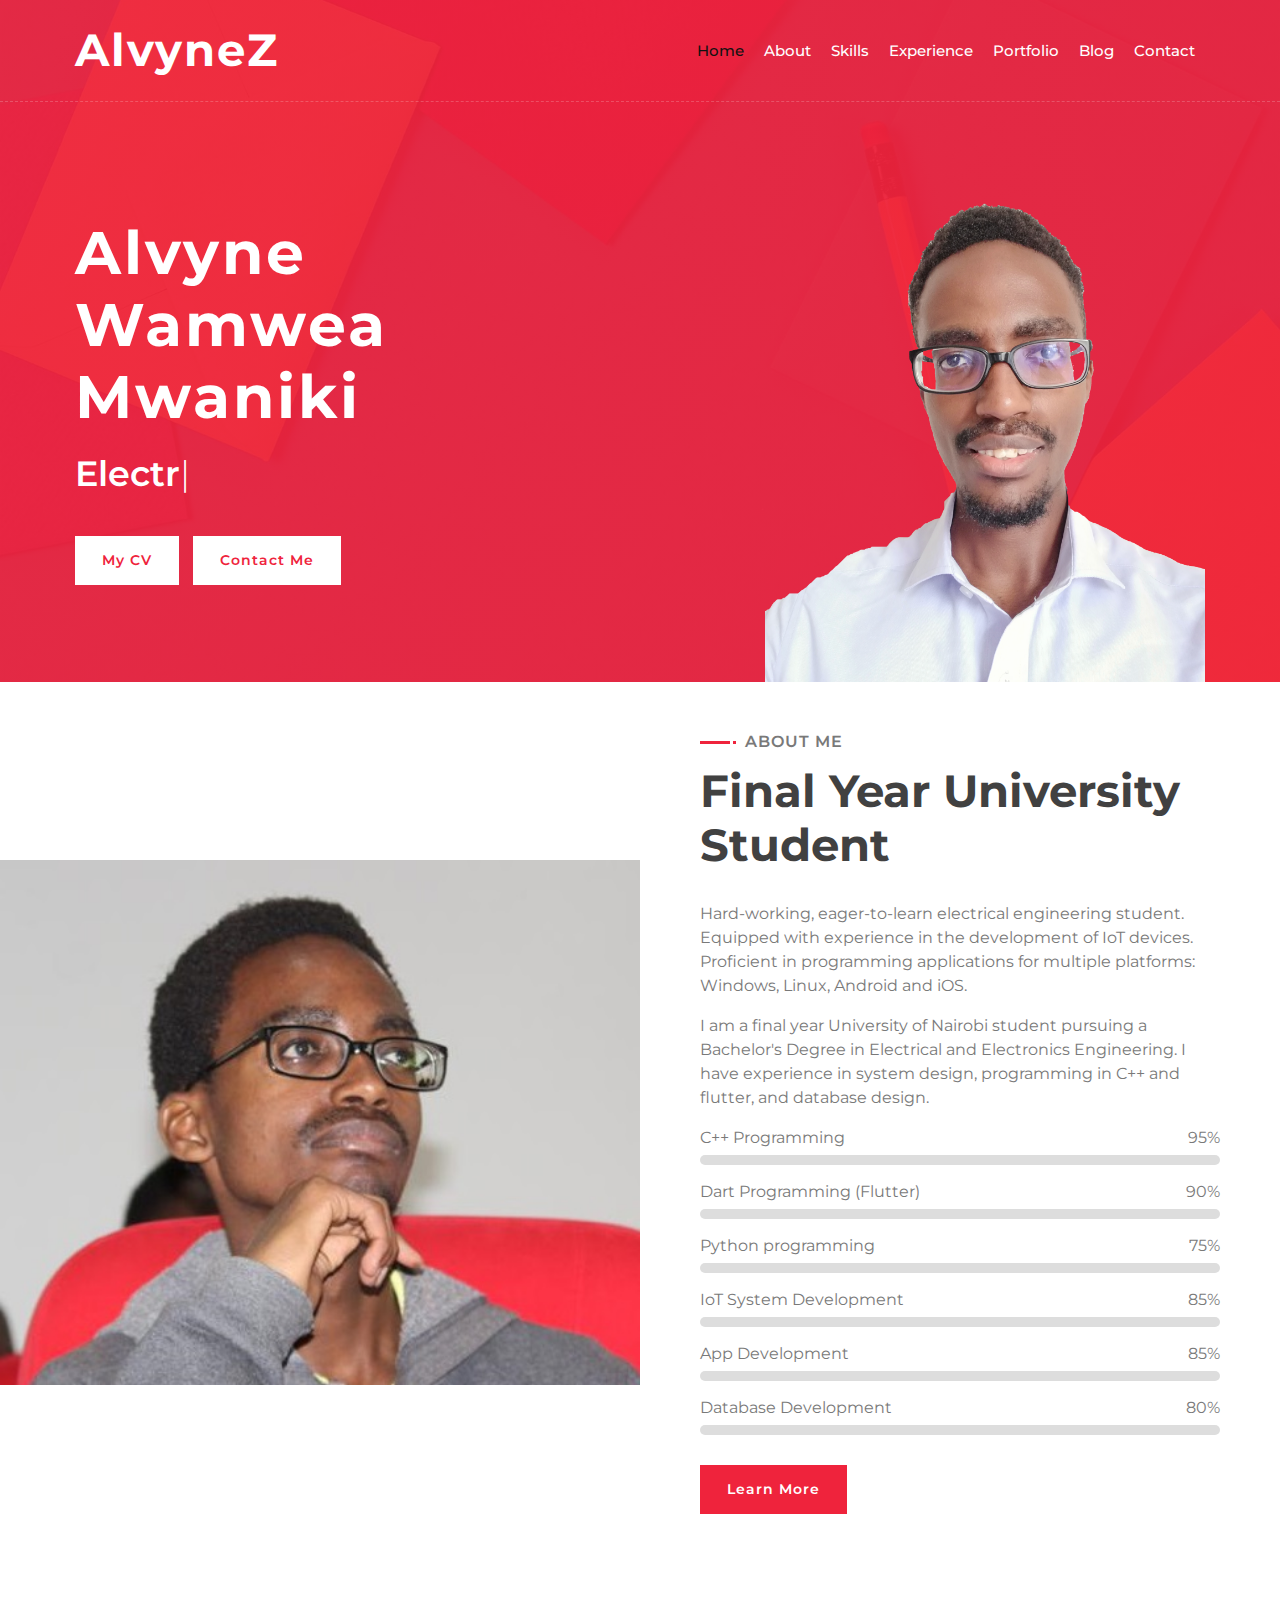
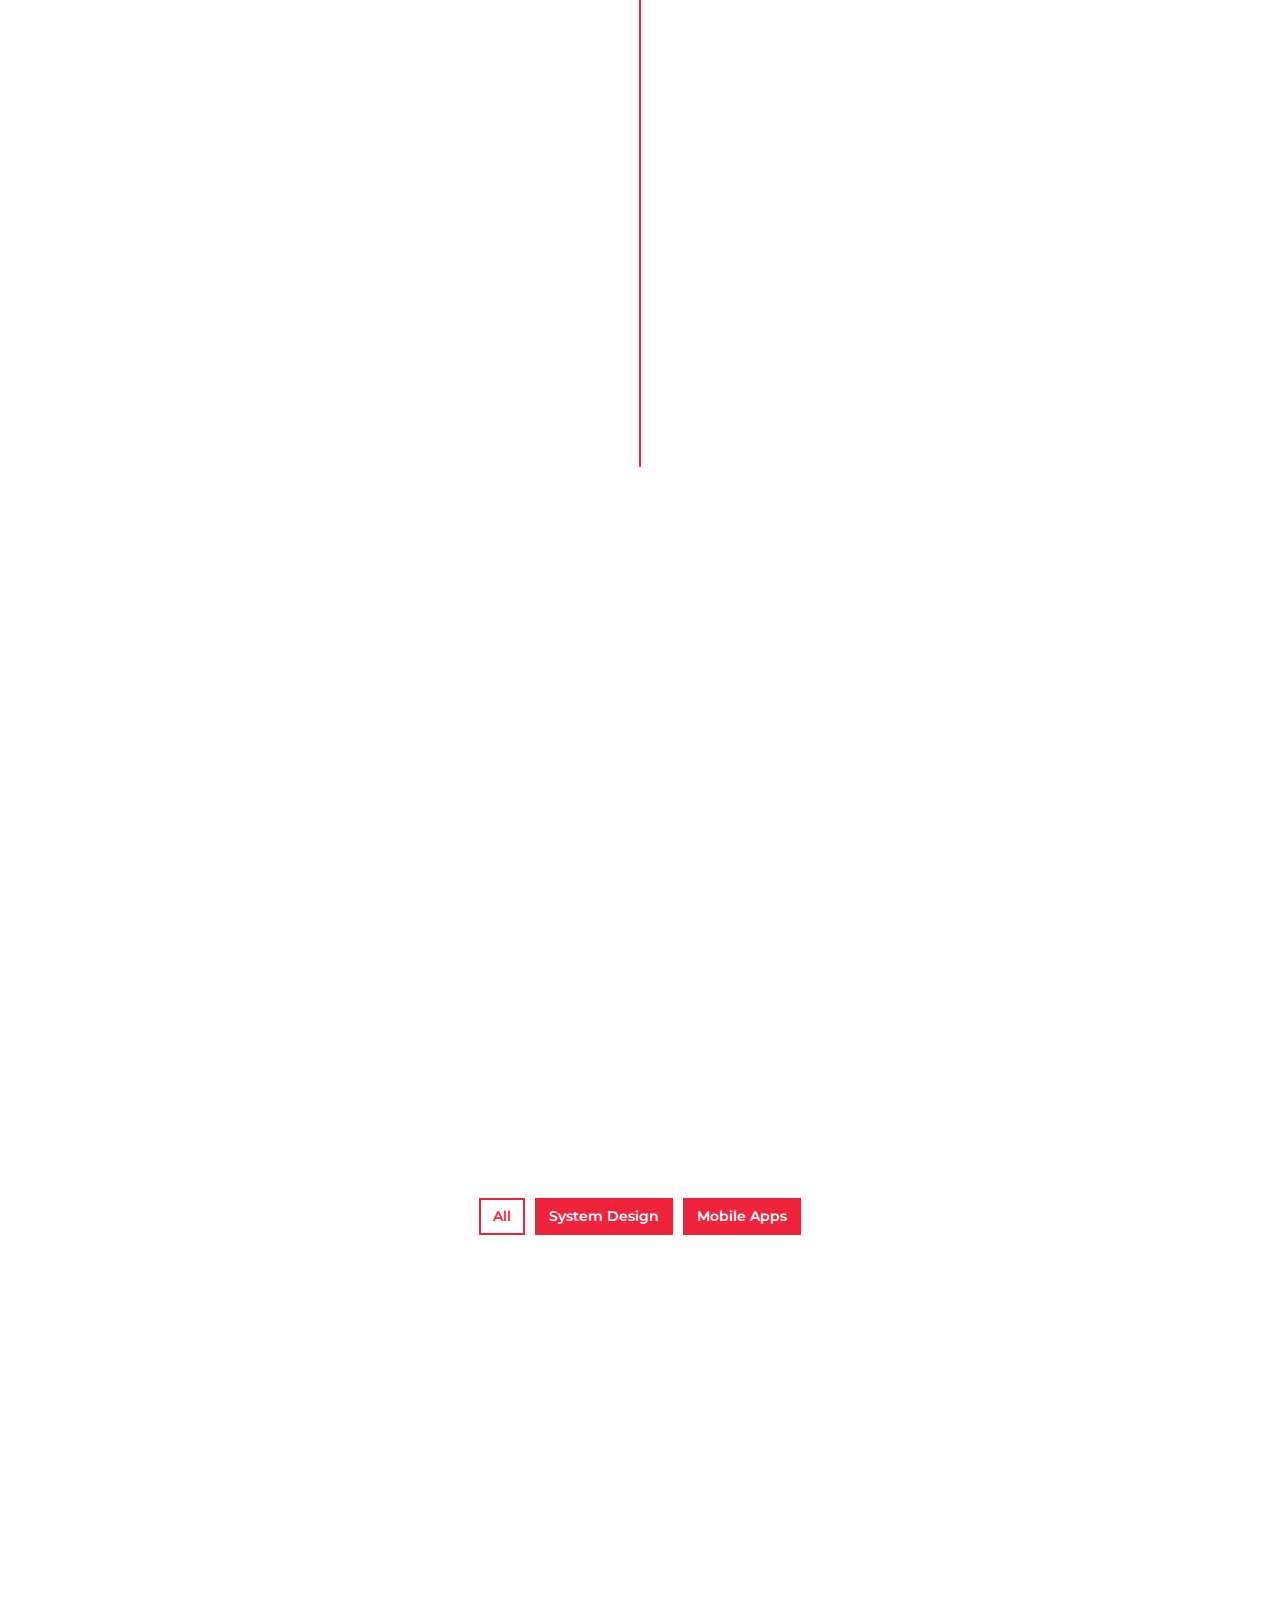
==== commit d81ac560: "Updated portfolio and experiences" ====
--- a/index.html
+++ b/index.html
@@ -223,13 +223,23 @@
                     <h2>Working Experience</h2>
                 </header>
                 <div class="timeline">
+                    <div class="timeline-item right wow slideInRight" data-wow-delay="0.1s">
+                        <div class="timeline-text">
+                            <div class="timeline-date">Nov 2021 - May 2022</div>
+                            <h2>Telecommunications System Designer</h2>
+                            <h4>Ground Station Design and Implementation</h4>
+                            <p>
+                                As my final year project, I was able to design, implement and operationalize a Nano-Satellite ground station in the University of Nairobi.
+                            </p>
+                        </div>
+                    </div>
                     <div class="timeline-item left wow slideInLeft" data-wow-delay="0.1s">
                         <div class="timeline-text">
-                            <div class="timeline-date">Oct 2021 - May 2022</div>
-                            <h2>Telecommunications System Designer</h2>
-                            <h4>Ground Station Design and Implementation</h4>
-                            <p>
-                                As my final year project, I was able to design, implement and operationalize a Nano-Satellite ground station in the University of Nairobi.
+                            <div class="timeline-date">Oct 2021</div>
+                            <h2>Programmer</h2>
+                            <h4>IEEEXtreme 15.0 Programming competition</h4>
+                            <p>
+                                I was a member of team NameOfTeam. We emerged 1st in Kenya.
                             </p>
                         </div>
                     </div>
@@ -242,7 +252,10 @@
                                 I was in the Gearbox Academy for internship where I learnt Human Centred Design (HCD) and project management among others.
                             </p>
                             <p>
-                                I was part of a team that designed and implemented an IoT-enabled Access Control System.
+                                Part of the project management exercises was the programming of an IoT-connected mobile Sudoku game.
+                            </p>
+                            <p>
+                                I was part of a team that designed, tested and implemented an IoT-enabled Access Control System.
                             </p>
                         </div>
                     </div>
@@ -321,33 +334,55 @@
                     <div class="col-lg-4 col-md-6 col-sm-12 portfolio-item filter-1 wow fadeInUp" data-wow-delay="0.0s">
                         <div class="portfolio-wrap">
                             <div class="portfolio-img">
-                                <img src="img/portfolio-1.jpg" alt="Image">
+                                <img src="img/portfolio/1/portfolio-1.jpg" alt="Image">
                             </div>
                             <div class="portfolio-text">
                                 <h3>NaSPUoN CubeSat</h3>
-                                <a class="btn" href="img/portfolio-1.jpg" data-lightbox="portfolio">+</a>
+                                <a class="btn" href="img/portfolio/1/portfolio-1.jpg" data-lightbox="portfolio">+</a>
                             </div>
                         </div>
                     </div>
                     <div class="col-lg-4 col-md-6 col-sm-12 portfolio-item filter-2 wow fadeInUp" data-wow-delay="0.2s">
                         <div class="portfolio-wrap">
                             <div class="portfolio-img">
-                                <img src="img/portfolio-2.png" alt="Image">
+                                <img src="img/portfolio/2/portfolio-2.png" alt="Image">
                             </div>
                             <div class="portfolio-text">
                                 <h3>Hearts Mobile Game</h3>
-                                <a class="btn" href="img/portfolio-2.png" data-lightbox="portfolio">+</a>
+                                <a class="btn" href="img/portfolio/2/portfolio-2.png" data-lightbox="portfolio">+</a>
                             </div>
                         </div>
                     </div>
                     <div class="col-lg-4 col-md-6 col-sm-12 portfolio-item filter-2 filter-1 wow fadeInUp" data-wow-delay="0.4s">
                         <div class="portfolio-wrap">
                             <div class="portfolio-img">
-                                <img src="img/portfolio-3.jpg" alt="Image">
+                                <img src="img/portfolio/3/portfolio-3.jpg" alt="Image">
                             </div>
                             <div class="portfolio-text">
                                 <h3>Sudoku Crypto</h3>
-                                <a class="btn" href="img/portfolio-3.jpg" data-lightbox="portfolio">+</a>
+                                <a class="btn" href="img/portfolio/3/portfolio-3.jpg" data-lightbox="portfolio">+</a>
+                            </div>
+                        </div>
+                    </div>
+                    <div class="col-lg-4 col-md-6 col-sm-12 portfolio-item filter-1 wow fadeInUp" data-wow-delay="0.4s">
+                        <div class="portfolio-wrap">
+                            <div class="portfolio-img">
+                                <img src="img/portfolio/4/portfolio-4.jpg" alt="Image">
+                            </div>
+                            <div class="portfolio-text">
+                                <h3>Access Control System</h3>
+                                <a class="btn" href="img/portfolio/4/portfolio-4.jpg" data-lightbox="portfolio">+</a>
+                            </div>
+                        </div>
+                    </div>
+                    <div class="col-lg-4 col-md-6 col-sm-12 portfolio-item filter-1 wow fadeInUp" data-wow-delay="0.4s">
+                        <div class="portfolio-wrap">
+                            <div class="portfolio-img">
+                                <img src="img/portfolio/5/portfolio-5.jpg" alt="Image">
+                            </div>
+                            <div class="portfolio-text">
+                                <h3>NaSPUoN Ground Station</h3>
+                                <a class="btn" href="img/portfolio/5/portfolio-5.jpg" data-lightbox="portfolio">+</a>
                             </div>
                         </div>
                     </div>
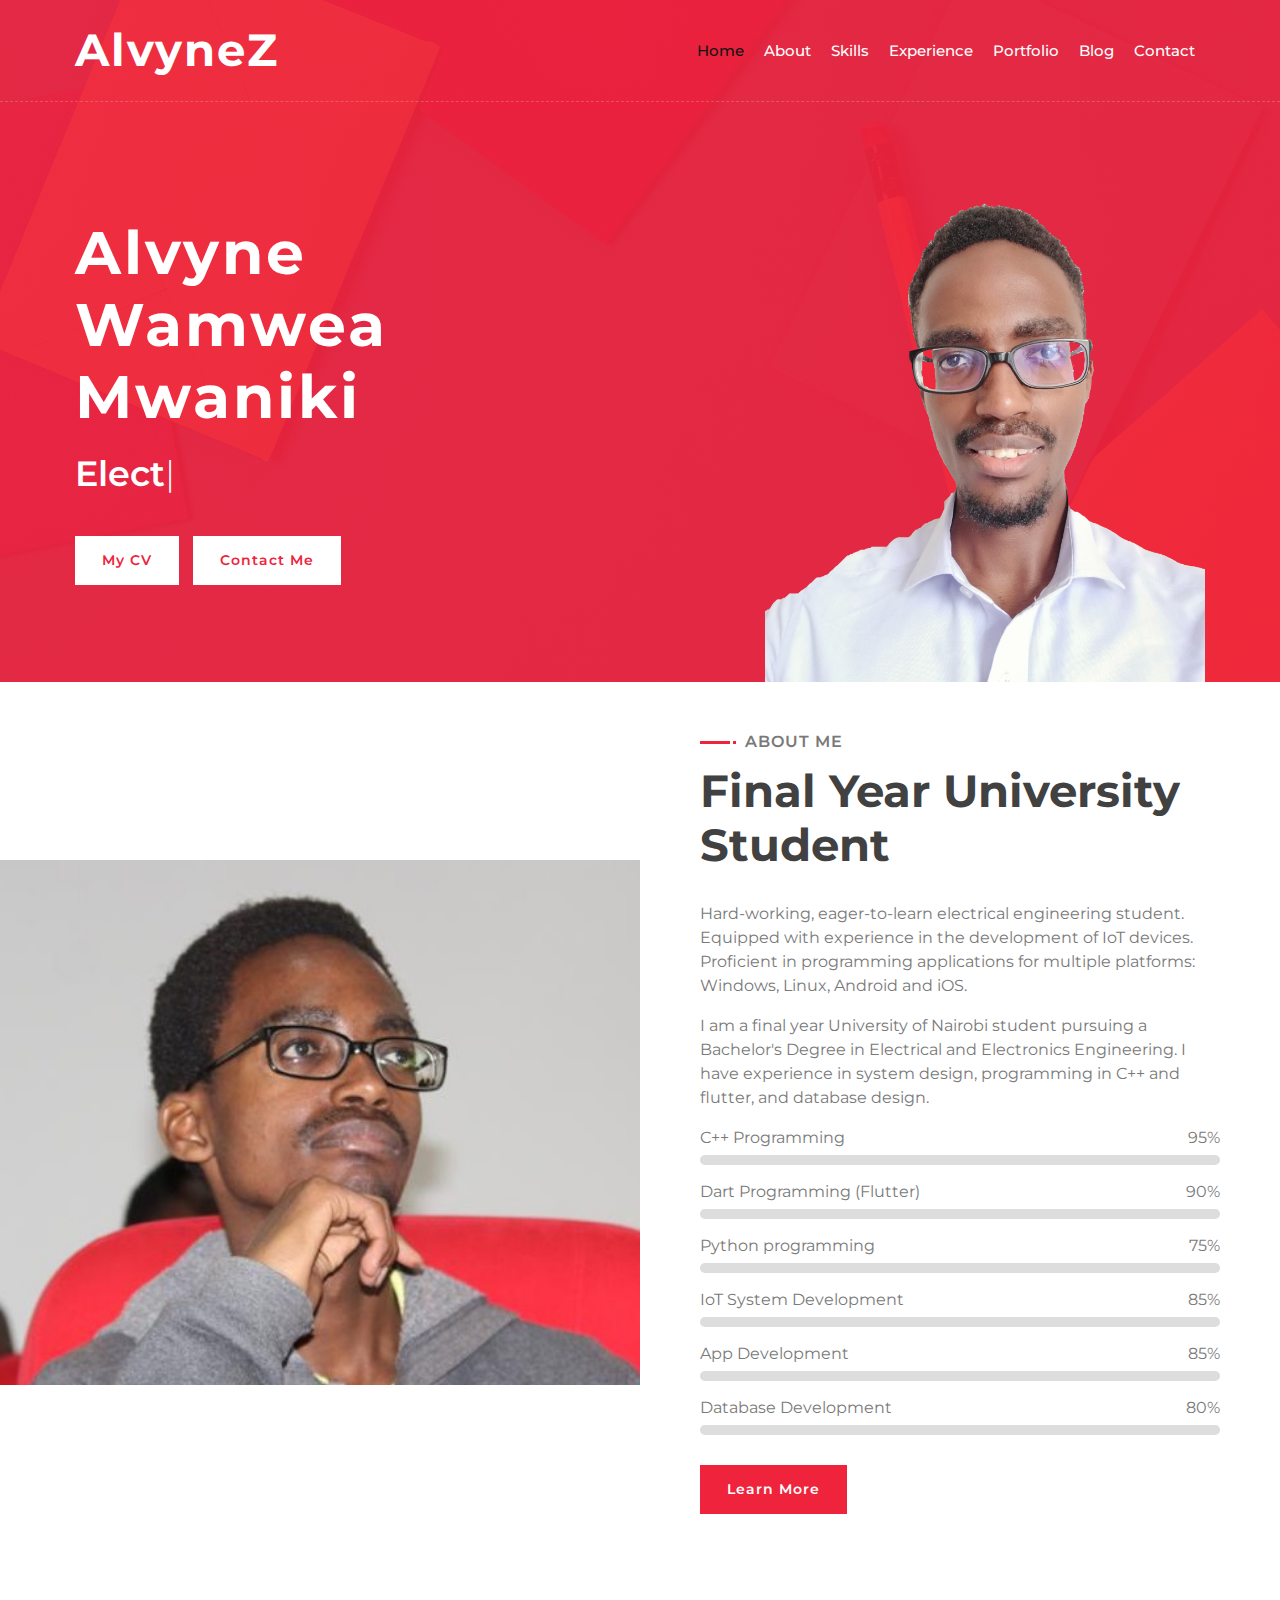
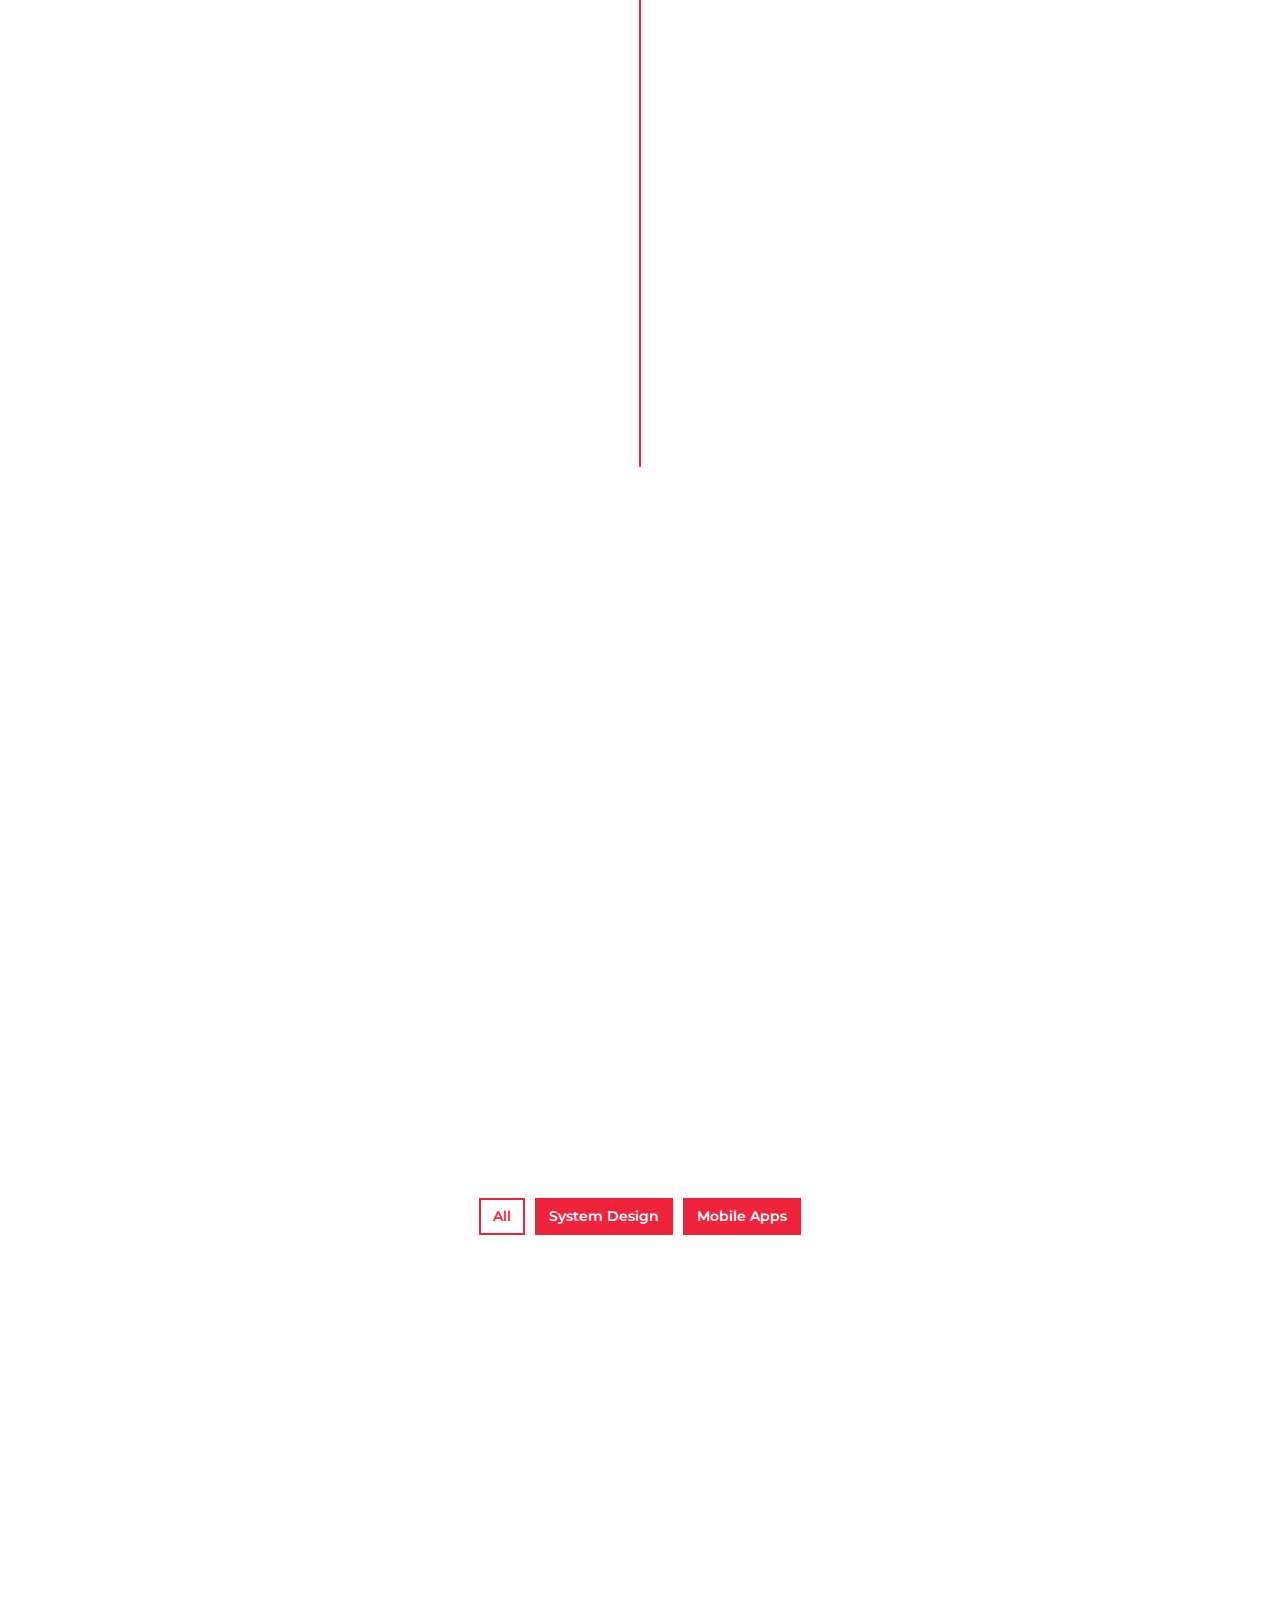
==== commit f2214358: "Few changes to fix linkedin and contact me image" ====
--- a/index.html
+++ b/index.html
@@ -663,7 +663,7 @@
                         <div class="footer-social">
                             <a href="https://play.google.com/store/apps/dev?id=5926870627756726166&hl=en&gl=US"><i class="fab fa-google-play"></i></a>
                             <a href="https://github.com/AlvyneZ/"><i class="fab fa-github"></i></a>
-                            <a href="https://www.linkedin.com/in/alvyne-wamwea-b49b831ab/"><i class="fab fa-linkedin-in"></i></a>
+                            <a href="https://www.linkedin.com/in/alvynez/"><i class="fab fa-linkedin-in"></i></a>
                         </div>
                     </div>
                 </div>
--- a/css/style.css
+++ b/css/style.css
@@ -1312,7 +1312,7 @@
 
 .contact .container-fluid {
     background: url(../img/contact.png) left center no-repeat;
-    background-size: contain;
+    background-size: 39% auto;
 }
 
 .contact .contact-form {
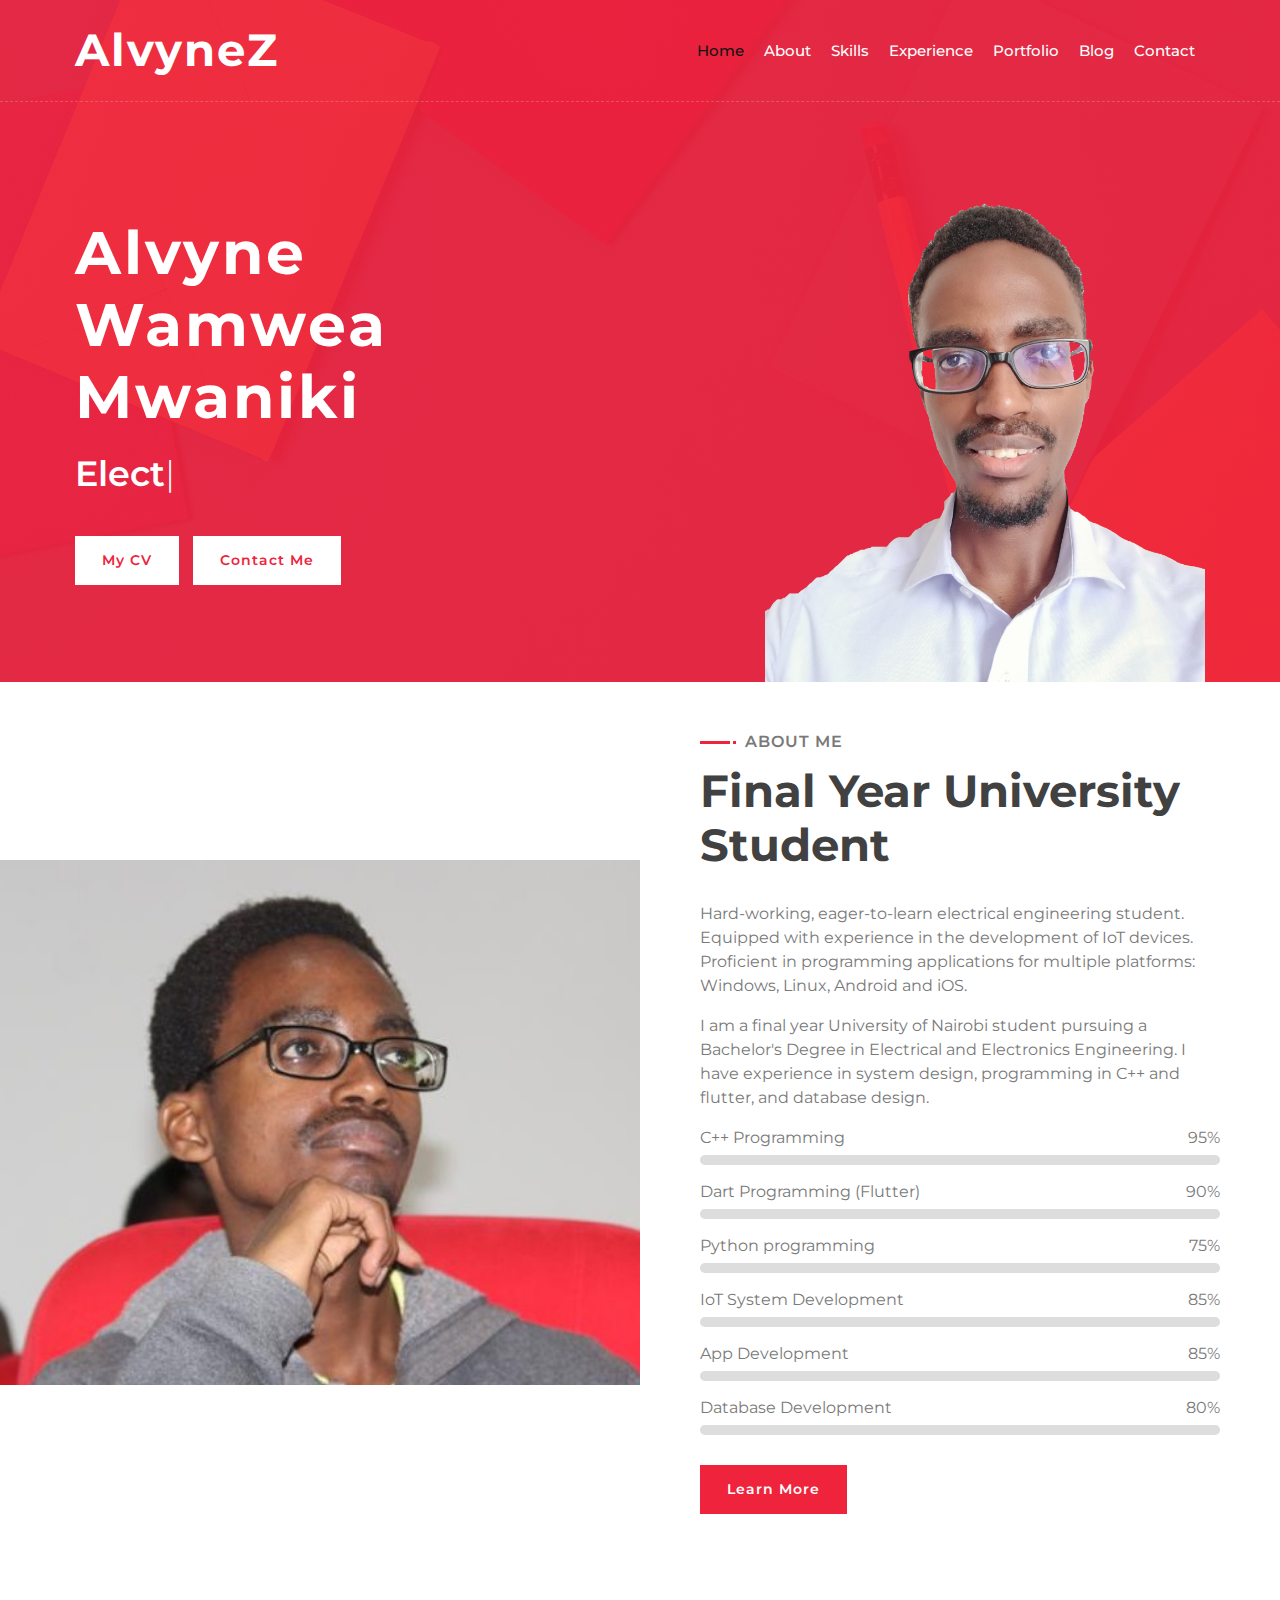
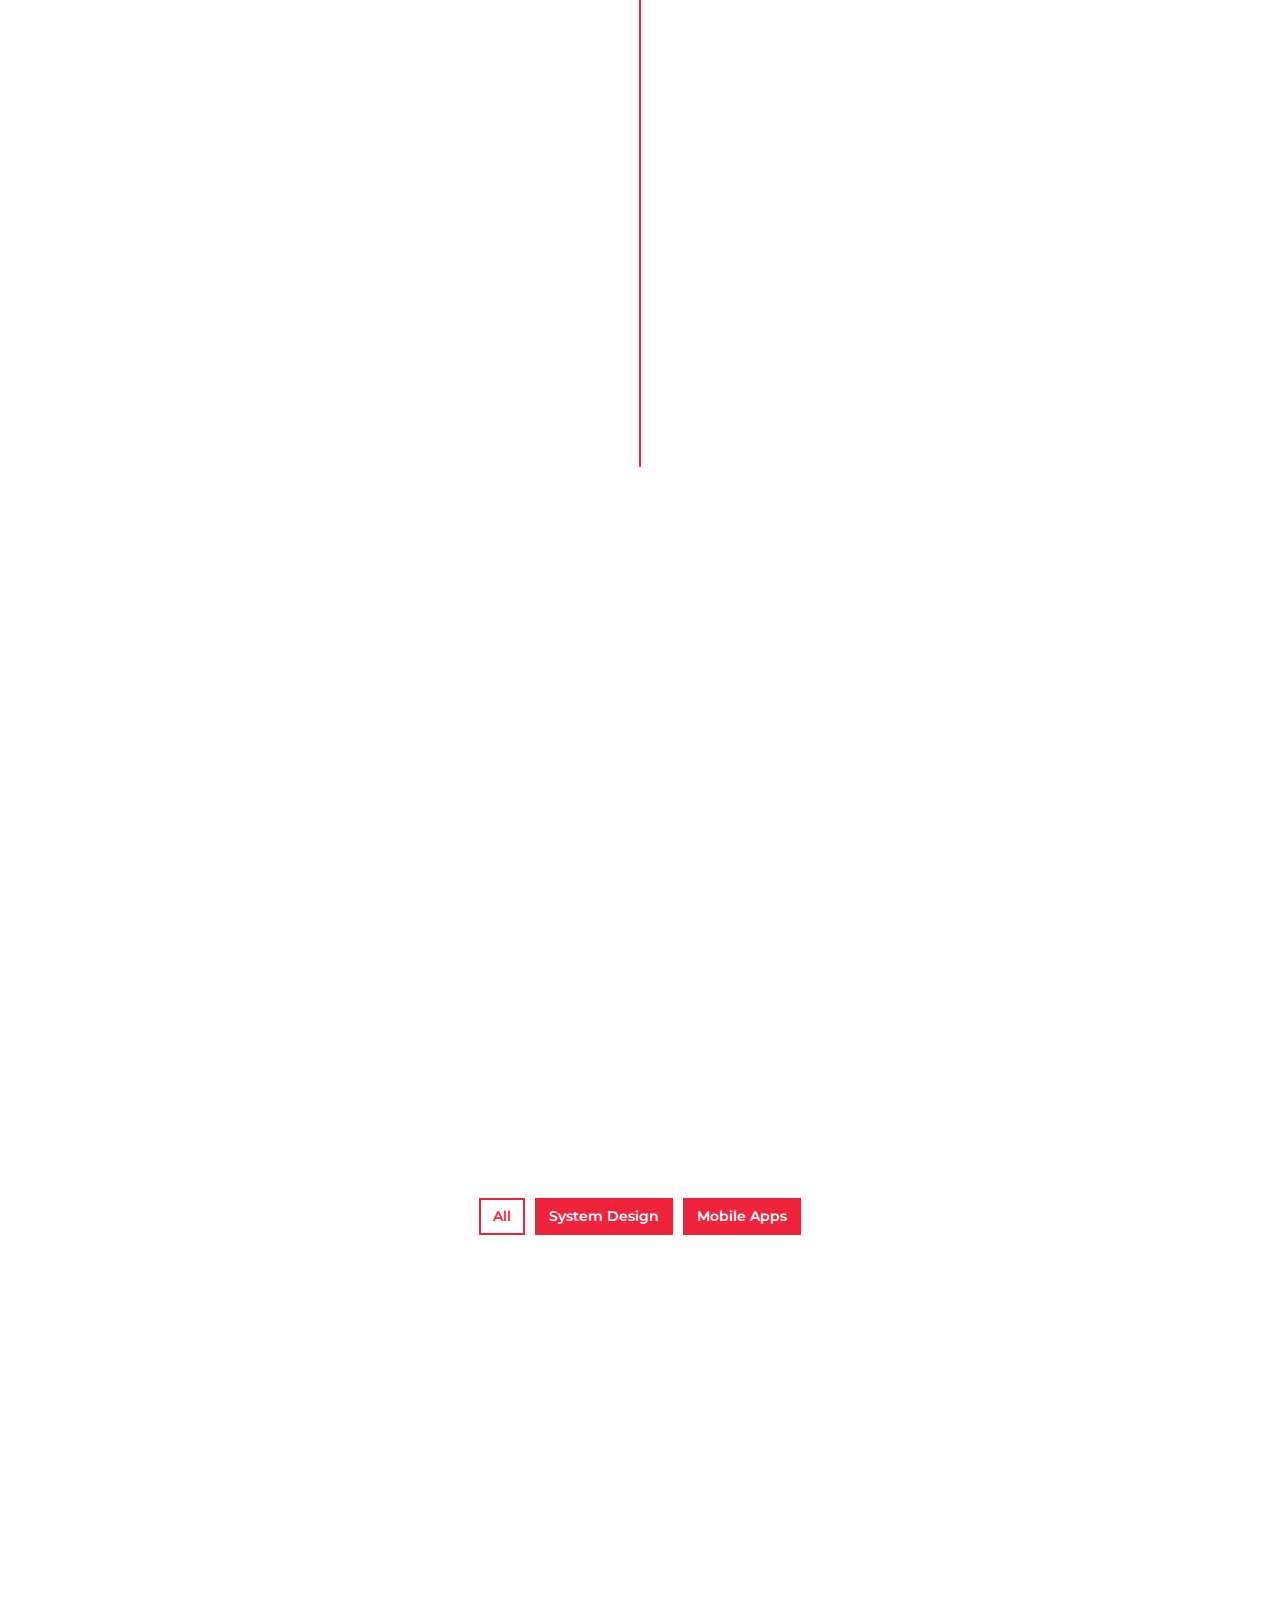
==== commit 1b5df6d5: "Added stm32 debugging" ====
--- a/index.html
+++ b/index.html
@@ -62,7 +62,7 @@
                                 <div class="typed-text">Electrical and Electronics Engineering Student</div>
                             </div>
                             <div class="hero-btn">
-                                <a class="btn" href="https://alvynez.github.io/cv.pdf">My CV</a>
+                                <a class="btn" href="./cv.pdf">My CV</a>
                                 <a class="btn" href="#contact">Contact Me</a>
                             </div>
                         </div>
@@ -306,7 +306,7 @@
                     <p>
                         To get a short summary of my career, qualifications and education, view my Curriculum Vitae.
                     </p>
-                    <a class="btn" href="https://alvynez.github.io/cv.pdf">Download CV</a>
+                    <a class="btn" href="./cv.pdf">Download CV</a>
                 </div>
             </div>
         </div>
@@ -438,7 +438,7 @@
                     <p>
                         To get a short summary of my career, qualifications and education, view my Curriculum Vitae.
                     </p>
-                    <a class="btn" href="https://alvynez.github.io/cv.pdf">Download CV</a>
+                    <a class="btn" href="./cv.pdf">Download CV</a>
                 </div>
             </div>
         </div>
@@ -515,7 +515,7 @@
                                 <p>
                                     <b>Version Control</b>, also known as source control, is the practice of tracking and managing changes to software code.
                                 </p>
-                                <a class="btn" href="https://alvynez.github.io/blogs/version_control/version_control.html">Read More <i class="fa fa-angle-right"></i></a>
+                                <a class="btn" href="./blogs/version_control/version_control.html">Read More <i class="fa fa-angle-right"></i></a>
                             </div>
                         </div>
                     </div>
@@ -532,7 +532,7 @@
                                 <p>
                                     A <b>computer</b> is an electric machine that can be programmed to carry out sequences of arithmetic or logical operations automatically. The 4 main basic functions of a computer are: Input, Storage, Processing and Output.
                                 </p>
-                                <a class="btn" href="https://alvynez.github.io/blogs/microcontrollers/microcontrollers.html">Read More <i class="fa fa-angle-right"></i></a>
+                                <a class="btn" href="./blogs/microcontrollers/microcontrollers.html">Read More <i class="fa fa-angle-right"></i></a>
                             </div>
                         </div>
                     </div>
@@ -549,7 +549,7 @@
                                 <p>
                                     <b>Computer security</b>, <b>cybersecurity</b> or <b>information technology security</b> is the protection of computer systems and networks from information disclosure, theft of or damage to their hardware, software, or electronic data.
                                 </p>
-                                <a class="btn" href="https://alvynez.github.io/blogs/2_factor_authentication/2_factor_authentication.html">Read More <i class="fa fa-angle-right"></i></a>
+                                <a class="btn" href="./blogs/2_factor_authentication/2_factor_authentication.html">Read More <i class="fa fa-angle-right"></i></a>
                             </div>
                         </div>
                     </div>
@@ -566,7 +566,7 @@
                                 <p>
                                     The <b>Internet of things (IoT)</b> describes the network of physical objects—a.k.a. "things"—that are embedded with sensors, software, and other technologies for the purpose of connecting and exchanging data with other devices and systems over the Internet. In the consumer market, IoT technology is most synonymous with products pertaining to the concept of the "smart home".
                                 </p>
-                                <a class="btn" href="https://alvynez.github.io/blogs/iot_networking/iot_networking.html">Read More <i class="fa fa-angle-right"></i></a>
+                                <a class="btn" href="./blogs/iot_networking/iot_networking.html">Read More <i class="fa fa-angle-right"></i></a>
                             </div>
                         </div>
                     </div>
@@ -583,7 +583,7 @@
                                 <p>
                                     The <b>OSI Model (Open Systems Interconnection Model)</b> is a conceptual framework used to describe the functions of a networking system. The OSI model characterizes computing functions into a universal set of rules and requirements in order to support interoperability between different products and software.
                                 </p>
-                                <a class="btn" href="https://alvynez.github.io/blogs/osi_model/osi_model.html">Read More <i class="fa fa-angle-right"></i></a>
+                                <a class="btn" href="./blogs/osi_model/osi_model.html">Read More <i class="fa fa-angle-right"></i></a>
                             </div>
                         </div>
                     </div>
@@ -600,7 +600,24 @@
                                 <p>
                                     A <b>Cellular Network</b> or <b>Mobile Network</b> is a communication network where the link to and from end nodes is wireless. The network is distributed over land areas called "cells", each served by at least one fixed-location transceiver (typically three cell sites or base transceiver stations).
                                 </p>
-                                <a class="btn" href="https://alvynez.github.io/blogs/gsm_and_gprs/gsm_and_gprs.html">Read More <i class="fa fa-angle-right"></i></a>
+                                <a class="btn" href="./blogs/gsm_and_gprs/gsm_and_gprs.html">Read More <i class="fa fa-angle-right"></i></a>
+                            </div>
+                        </div>
+                    </div>
+                    <div class="col-lg-6">
+                        <div class="blog-item wow fadeInUp" data-wow-delay="0.3s">
+                            <div class="blog-img">
+                                <img src="blogs/stm32_debugging/header.jpg" alt="STM32 Debugging">
+                            </div>
+                            <div class="blog-text">
+                                <h2>STM32 Debugging</h2>
+                                <div class="blog-meta">
+                                    <p><i class="far fa-calendar-alt"></i>16-Jul-2021</p>
+                                </div>
+                                <p>
+                                    <b>Debuging</b> describes the the process of identifying and removing errors from computer hardware or software.
+                                </p>
+                                <a class="btn" href="./blogs/stm32_debugging/stm32_debugging.html">Read More <i class="fa fa-angle-right"></i></a>
                             </div>
                         </div>
                     </div>
